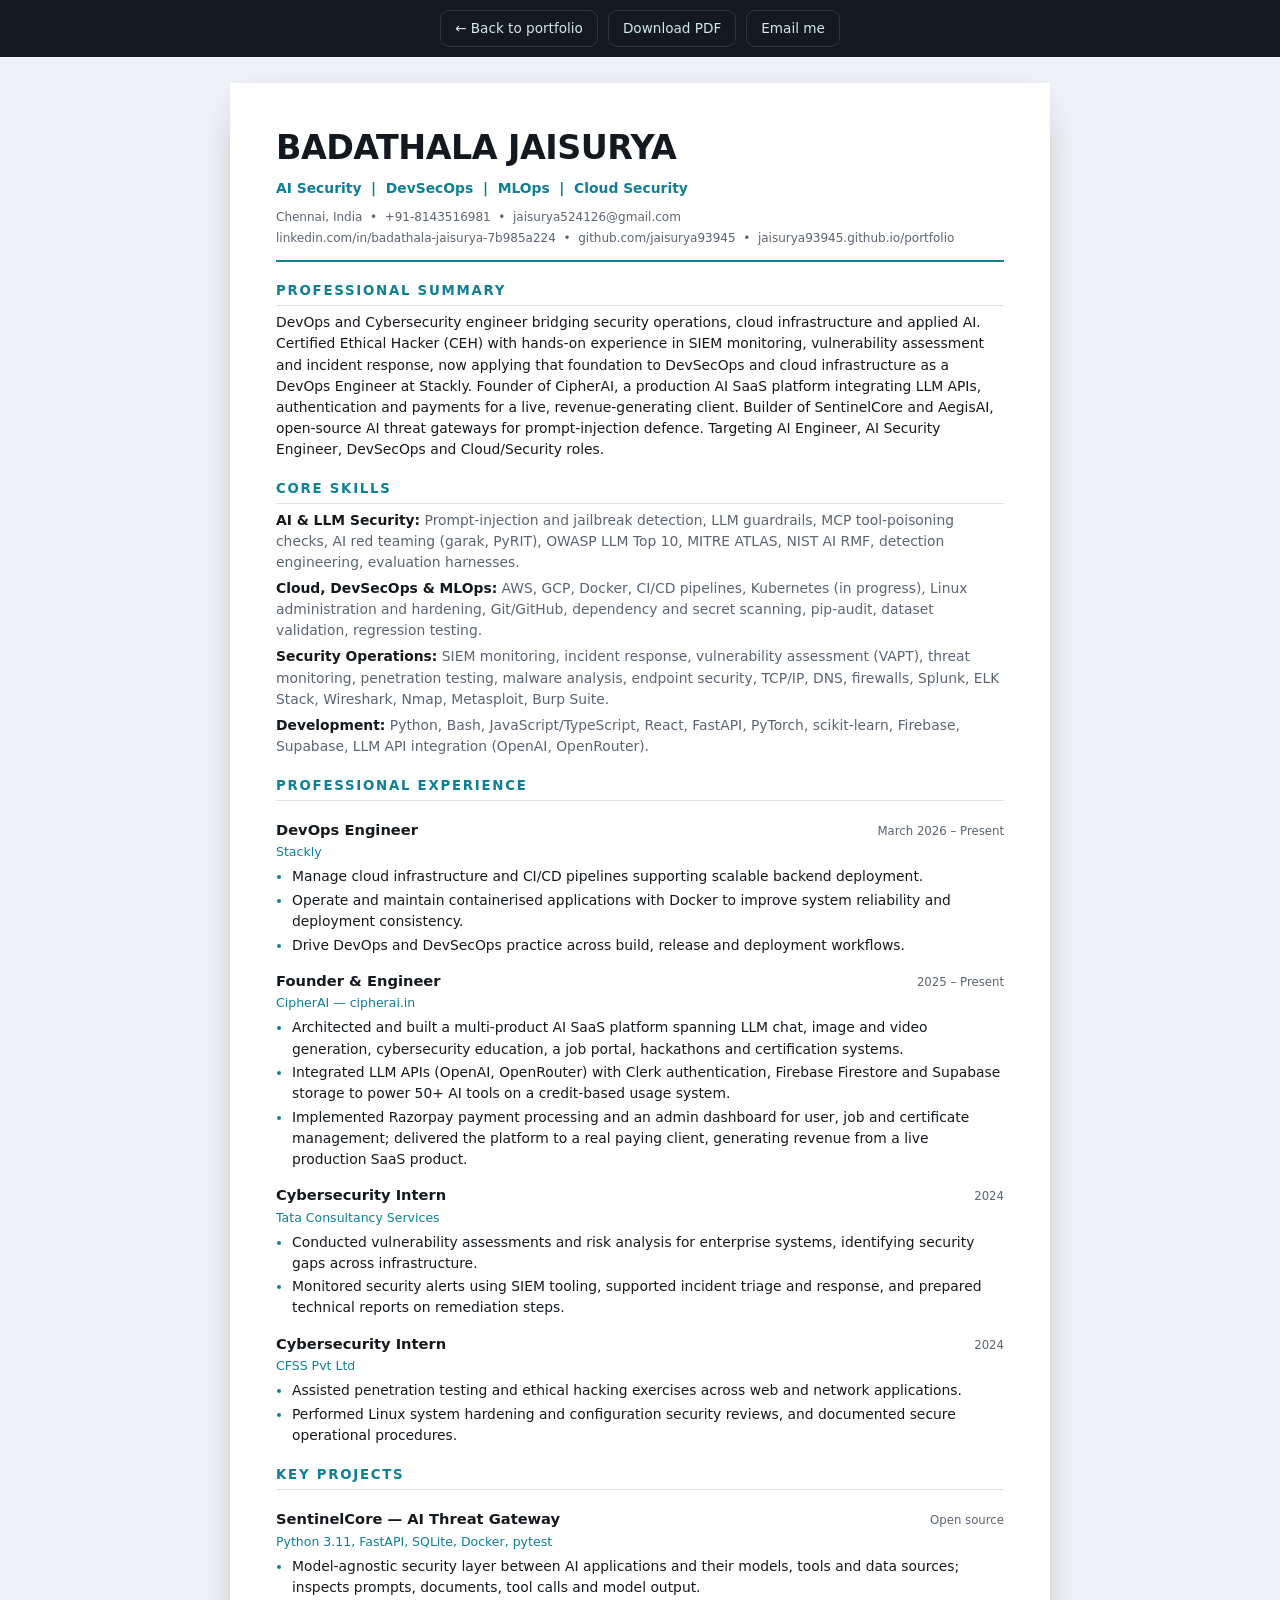
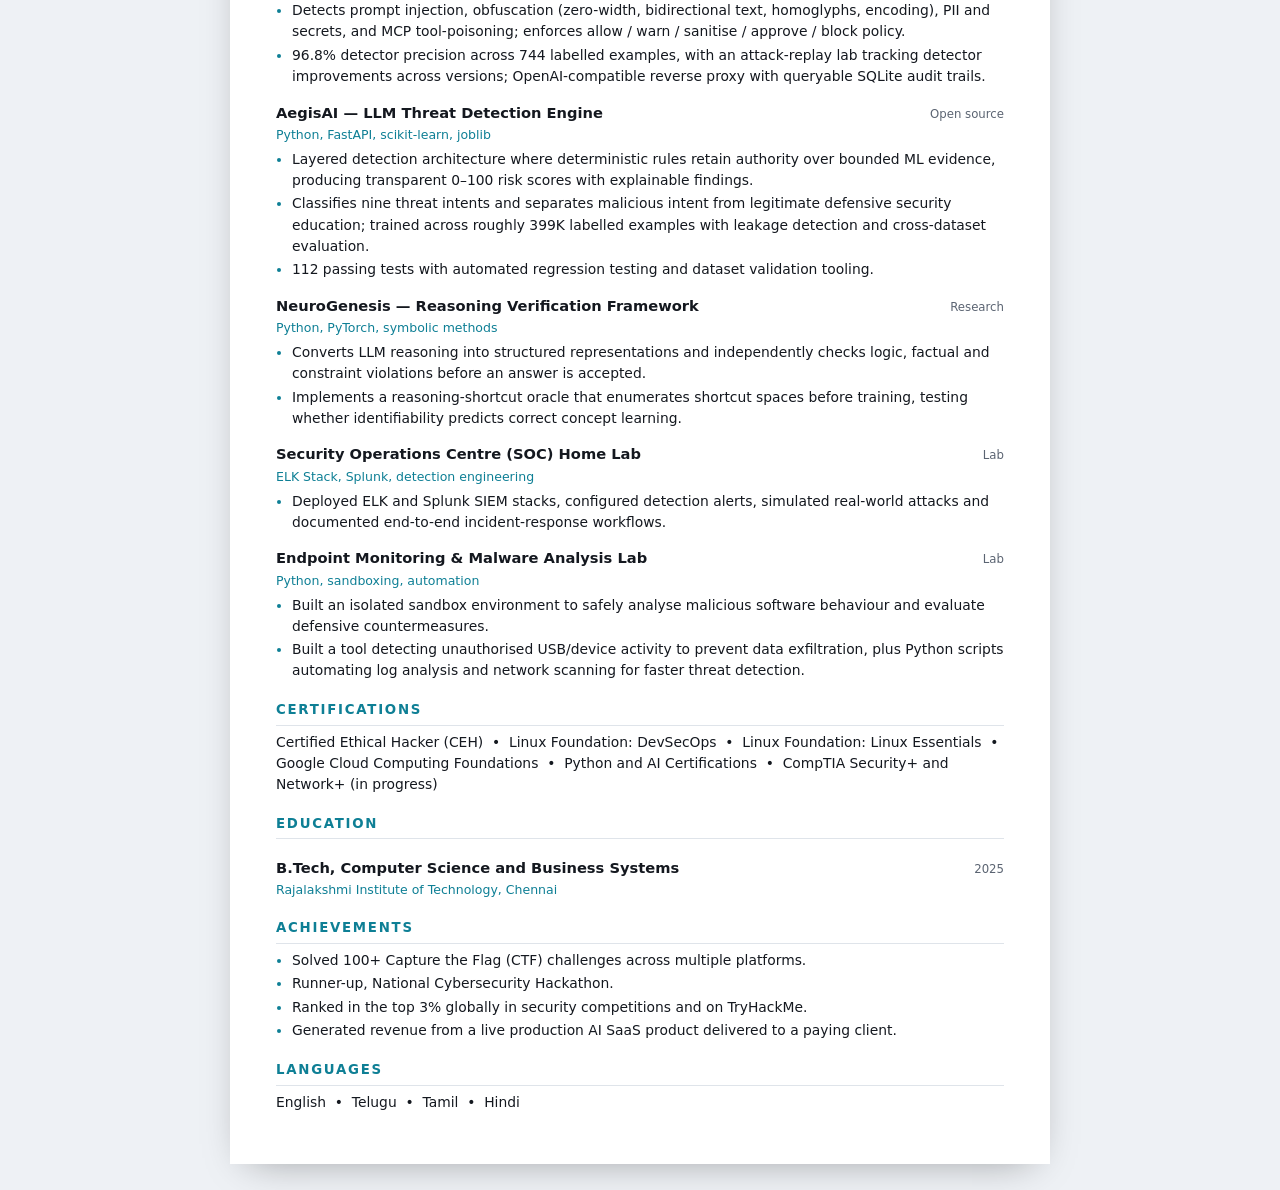
==== resume.html @ 0ef2f8aa "Add interactive AI-security portfolio site Build a zero-dependency portfolio positioned for AI secur" ====
<!DOCTYPE html>
<html lang="en">
<head>
<meta charset="utf-8">
<meta name="viewport" content="width=device-width, initial-scale=1">
<title>Résumé — Badathala Jaisurya</title>
<meta name="description" content="Résumé of Badathala Jaisurya — AI Security, DevSecOps, MLOps and Cloud Security engineer.">
<link rel="icon" href="assets/img/favicon.svg" type="image/svg+xml">
<style>
:root{--ink:#14181f;--mut:#5b6472;--acc:#0e7f95;--line:#dfe4ea;--sans:ui-sans-serif,system-ui,-apple-system,"Segoe UI",Roboto,Helvetica,Arial,sans-serif}
*{box-sizing:border-box}
body{margin:0;background:#eef1f5;color:var(--ink);font-family:var(--sans);font-size:10.4pt;line-height:1.52}
a{color:var(--acc);text-decoration:none}
.sheet{max-width:820px;margin:26px auto;background:#fff;padding:40px 46px 46px;box-shadow:0 12px 40px -18px rgba(0,0,0,.4)}
.bar{position:sticky;top:0;z-index:5;display:flex;gap:10px;justify-content:center;padding:10px;background:#14181f}
.bar a{color:#cfe9f2;font-size:.85rem;padding:7px 14px;border:1px solid #2b3543;border-radius:9px}
.bar a:hover{border-color:var(--acc);color:#fff}
h1{margin:0;font-size:25pt;letter-spacing:-.5px}
.tagline{color:var(--acc);font-weight:600;margin:5px 0 8px}
.meta{color:var(--mut);font-size:9pt;line-height:1.7}
.rule{height:2px;background:var(--acc);margin:12px 0 4px}
h2{font-size:10pt;letter-spacing:.13em;text-transform:uppercase;color:var(--acc);margin:19px 0 6px;padding-bottom:4px;border-bottom:1px solid var(--line)}
h3{font-size:11pt;margin:12px 0 1px}
.role{display:flex;justify-content:space-between;gap:14px;align-items:baseline;flex-wrap:wrap}
.when{color:var(--mut);font-size:8.8pt;white-space:nowrap}
.org{color:var(--acc);font-size:9.4pt;margin:0 0 5px}
ul{margin:4px 0 0;padding-left:16px}
li{margin:2.5px 0}
li::marker{color:var(--acc)}
p{margin:5px 0}
.kv{margin:5px 0}
.kv b{color:var(--ink)}
.inline{color:var(--mut)}
@media print{
  body{background:#fff;font-size:9.6pt}
  .sheet{margin:0;max-width:none;padding:0;box-shadow:none}
  .bar{display:none}
  h2{margin-top:14px}
  h3,.role{break-after:avoid;page-break-after:avoid}
  li,p{break-inside:avoid}
  @page{size:A4;margin:13mm 14mm}
}
</style>
</head>
<body>

<nav class="bar">
  <a href="index.html">← Back to portfolio</a>
  <a href="assets/Badathala-Jaisurya-Resume.pdf" download>Download PDF</a>
  <a href="mailto:jaisurya524126@gmail.com">Email me</a>
</nav>

<main class="sheet">
  <h1>BADATHALA JAISURYA</h1>
  <p class="tagline">AI Security &nbsp;|&nbsp; DevSecOps &nbsp;|&nbsp; MLOps &nbsp;|&nbsp; Cloud Security</p>
  <p class="meta">
    Chennai, India &nbsp;•&nbsp; +91-8143516981 &nbsp;•&nbsp; jaisurya524126@gmail.com<br>
    linkedin.com/in/badathala-jaisurya-7b985a224 &nbsp;•&nbsp; github.com/jaisurya93945 &nbsp;•&nbsp; jaisurya93945.github.io/portfolio
  </p>
  <div class="rule"></div>

  <h2>Professional Summary</h2>
  <p>DevOps and Cybersecurity engineer bridging security operations, cloud infrastructure and applied AI.
  Certified Ethical Hacker (CEH) with hands-on experience in SIEM monitoring, vulnerability assessment and incident
  response, now applying that foundation to DevSecOps and cloud infrastructure as a DevOps Engineer at Stackly.
  Founder of CipherAI, a production AI SaaS platform integrating LLM APIs, authentication and payments for a live,
  revenue-generating client. Builder of SentinelCore and AegisAI, open-source AI threat gateways for prompt-injection
  defence. Targeting AI Engineer, AI Security Engineer, DevSecOps and Cloud/Security roles.</p>

  <h2>Core Skills</h2>
  <p class="kv"><b>AI &amp; LLM Security:</b> <span class="inline">Prompt-injection and jailbreak detection, LLM guardrails,
  MCP tool-poisoning checks, AI red teaming (garak, PyRIT), OWASP LLM Top 10, MITRE ATLAS, NIST AI RMF, detection
  engineering, evaluation harnesses.</span></p>
  <p class="kv"><b>Cloud, DevSecOps &amp; MLOps:</b> <span class="inline">AWS, GCP, Docker, CI/CD pipelines, Kubernetes
  (in progress), Linux administration and hardening, Git/GitHub, dependency and secret scanning, pip-audit, dataset
  validation, regression testing.</span></p>
  <p class="kv"><b>Security Operations:</b> <span class="inline">SIEM monitoring, incident response, vulnerability
  assessment (VAPT), threat monitoring, penetration testing, malware analysis, endpoint security, TCP/IP, DNS,
  firewalls, Splunk, ELK Stack, Wireshark, Nmap, Metasploit, Burp Suite.</span></p>
  <p class="kv"><b>Development:</b> <span class="inline">Python, Bash, JavaScript/TypeScript, React, FastAPI, PyTorch,
  scikit-learn, Firebase, Supabase, LLM API integration (OpenAI, OpenRouter).</span></p>

  <h2>Professional Experience</h2>

  <div class="role"><h3>DevOps Engineer</h3><span class="when">March 2026 – Present</span></div>
  <p class="org">Stackly</p>
  <ul>
    <li>Manage cloud infrastructure and CI/CD pipelines supporting scalable backend deployment.</li>
    <li>Operate and maintain containerised applications with Docker to improve system reliability and deployment consistency.</li>
    <li>Drive DevOps and DevSecOps practice across build, release and deployment workflows.</li>
  </ul>

  <div class="role"><h3>Founder &amp; Engineer</h3><span class="when">2025 – Present</span></div>
  <p class="org">CipherAI — cipherai.in</p>
  <ul>
    <li>Architected and built a multi-product AI SaaS platform spanning LLM chat, image and video generation, cybersecurity education, a job portal, hackathons and certification systems.</li>
    <li>Integrated LLM APIs (OpenAI, OpenRouter) with Clerk authentication, Firebase Firestore and Supabase storage to power 50+ AI tools on a credit-based usage system.</li>
    <li>Implemented Razorpay payment processing and an admin dashboard for user, job and certificate management; delivered the platform to a real paying client, generating revenue from a live production SaaS product.</li>
  </ul>

  <div class="role"><h3>Cybersecurity Intern</h3><span class="when">2024</span></div>
  <p class="org">Tata Consultancy Services</p>
  <ul>
    <li>Conducted vulnerability assessments and risk analysis for enterprise systems, identifying security gaps across infrastructure.</li>
    <li>Monitored security alerts using SIEM tooling, supported incident triage and response, and prepared technical reports on remediation steps.</li>
  </ul>

  <div class="role"><h3>Cybersecurity Intern</h3><span class="when">2024</span></div>
  <p class="org">CFSS Pvt Ltd</p>
  <ul>
    <li>Assisted penetration testing and ethical hacking exercises across web and network applications.</li>
    <li>Performed Linux system hardening and configuration security reviews, and documented secure operational procedures.</li>
  </ul>

  <h2>Key Projects</h2>

  <div class="role"><h3>SentinelCore — AI Threat Gateway</h3><span class="when">Open source</span></div>
  <p class="org">Python 3.11, FastAPI, SQLite, Docker, pytest</p>
  <ul>
    <li>Model-agnostic security layer between AI applications and their models, tools and data sources; inspects prompts, documents, tool calls and model output.</li>
    <li>Detects prompt injection, obfuscation (zero-width, bidirectional text, homoglyphs, encoding), PII and secrets, and MCP tool-poisoning; enforces allow / warn / sanitise / approve / block policy.</li>
    <li>96.8% detector precision across 744 labelled examples, with an attack-replay lab tracking detector improvements across versions; OpenAI-compatible reverse proxy with queryable SQLite audit trails.</li>
  </ul>

  <div class="role"><h3>AegisAI — LLM Threat Detection Engine</h3><span class="when">Open source</span></div>
  <p class="org">Python, FastAPI, scikit-learn, joblib</p>
  <ul>
    <li>Layered detection architecture where deterministic rules retain authority over bounded ML evidence, producing transparent 0–100 risk scores with explainable findings.</li>
    <li>Classifies nine threat intents and separates malicious intent from legitimate defensive security education; trained across roughly 399K labelled examples with leakage detection and cross-dataset evaluation.</li>
    <li>112 passing tests with automated regression testing and dataset validation tooling.</li>
  </ul>

  <div class="role"><h3>NeuroGenesis — Reasoning Verification Framework</h3><span class="when">Research</span></div>
  <p class="org">Python, PyTorch, symbolic methods</p>
  <ul>
    <li>Converts LLM reasoning into structured representations and independently checks logic, factual and constraint violations before an answer is accepted.</li>
    <li>Implements a reasoning-shortcut oracle that enumerates shortcut spaces before training, testing whether identifiability predicts correct concept learning.</li>
  </ul>

  <div class="role"><h3>Security Operations Centre (SOC) Home Lab</h3><span class="when">Lab</span></div>
  <p class="org">ELK Stack, Splunk, detection engineering</p>
  <ul>
    <li>Deployed ELK and Splunk SIEM stacks, configured detection alerts, simulated real-world attacks and documented end-to-end incident-response workflows.</li>
  </ul>

  <div class="role"><h3>Endpoint Monitoring &amp; Malware Analysis Lab</h3><span class="when">Lab</span></div>
  <p class="org">Python, sandboxing, automation</p>
  <ul>
    <li>Built an isolated sandbox environment to safely analyse malicious software behaviour and evaluate defensive countermeasures.</li>
    <li>Built a tool detecting unauthorised USB/device activity to prevent data exfiltration, plus Python scripts automating log analysis and network scanning for faster threat detection.</li>
  </ul>

  <h2>Certifications</h2>
  <p>Certified Ethical Hacker (CEH) &nbsp;•&nbsp; Linux Foundation: DevSecOps &nbsp;•&nbsp; Linux Foundation: Linux Essentials
  &nbsp;•&nbsp; Google Cloud Computing Foundations &nbsp;•&nbsp; Python and AI Certifications &nbsp;•&nbsp;
  CompTIA Security+ and Network+ (in progress)</p>

  <h2>Education</h2>
  <div class="role"><h3>B.Tech, Computer Science and Business Systems</h3><span class="when">2025</span></div>
  <p class="org">Rajalakshmi Institute of Technology, Chennai</p>

  <h2>Achievements</h2>
  <ul>
    <li>Solved 100+ Capture the Flag (CTF) challenges across multiple platforms.</li>
    <li>Runner-up, National Cybersecurity Hackathon.</li>
    <li>Ranked in the top 3% globally in security competitions and on TryHackMe.</li>
    <li>Generated revenue from a live production AI SaaS product delivered to a paying client.</li>
  </ul>

  <h2>Languages</h2>
  <p>English &nbsp;•&nbsp; Telugu &nbsp;•&nbsp; Tamil &nbsp;•&nbsp; Hindi</p>
</main>

</body>
</html>
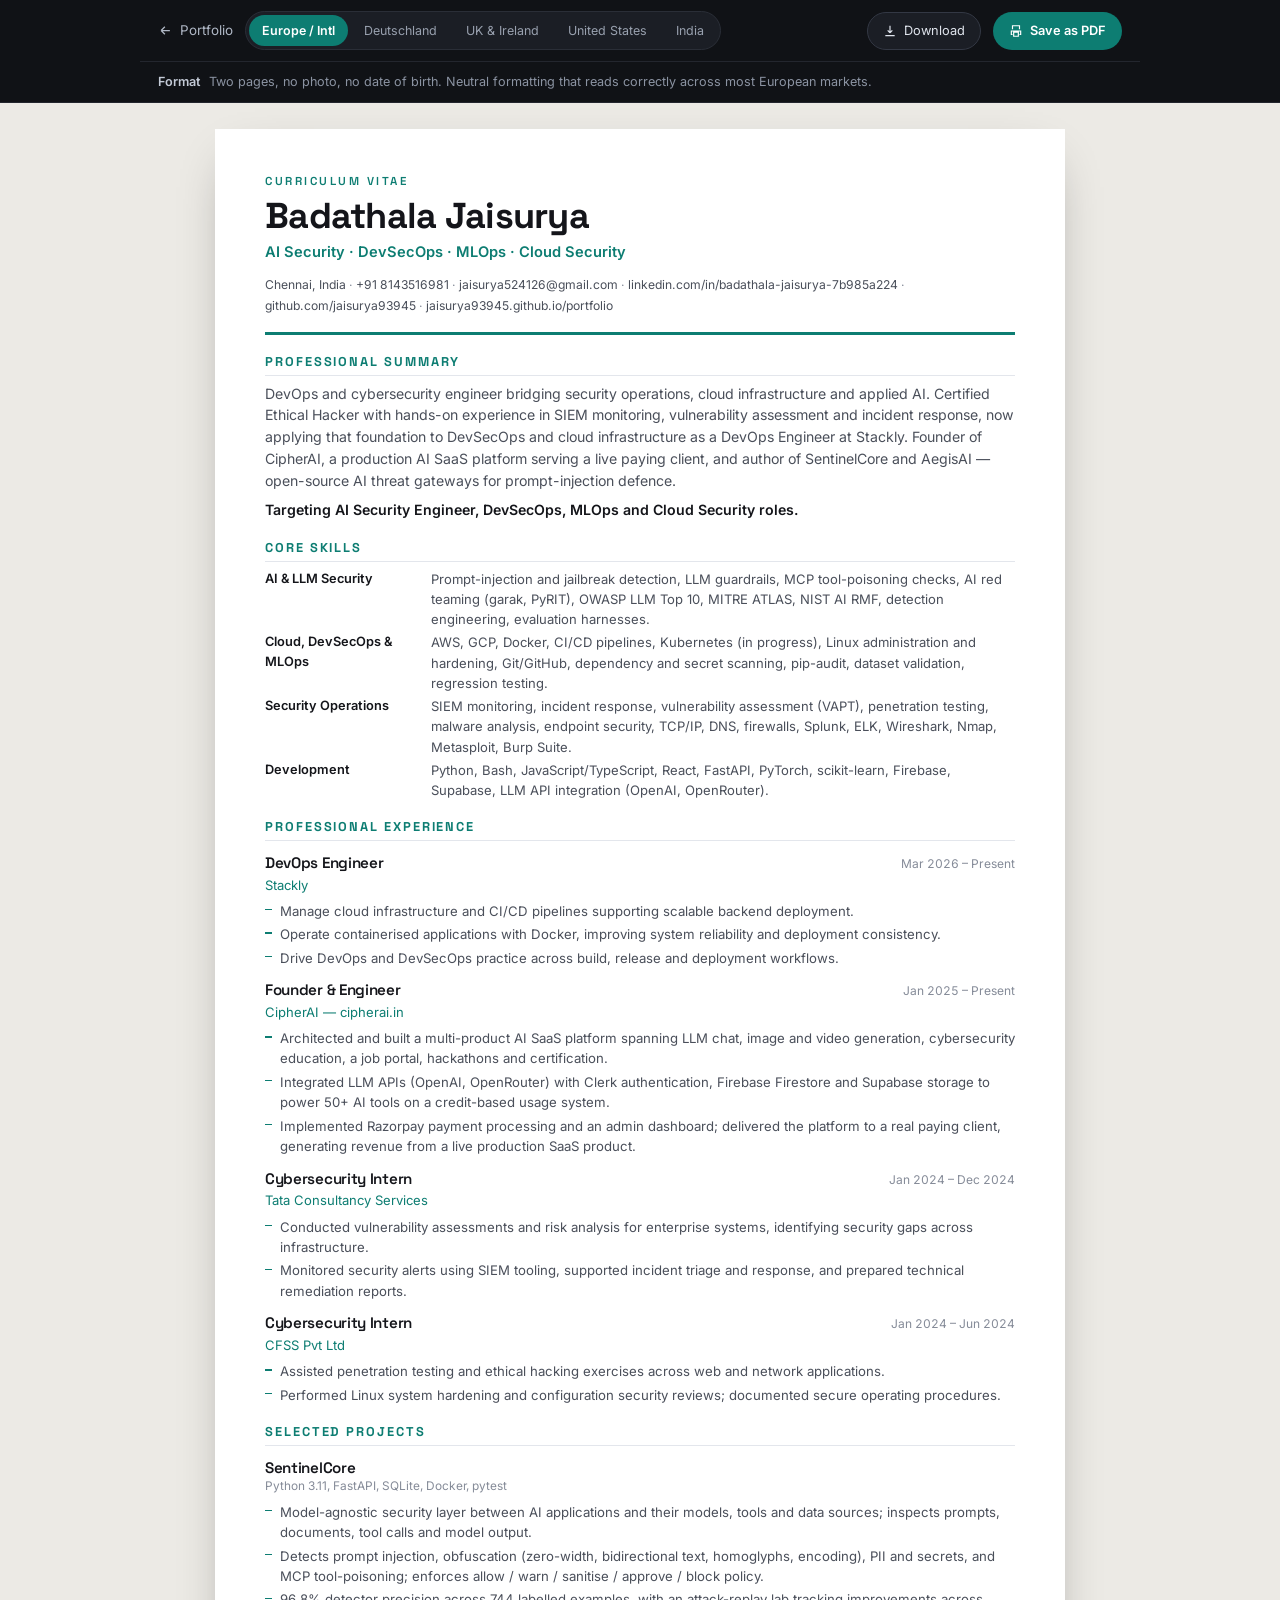
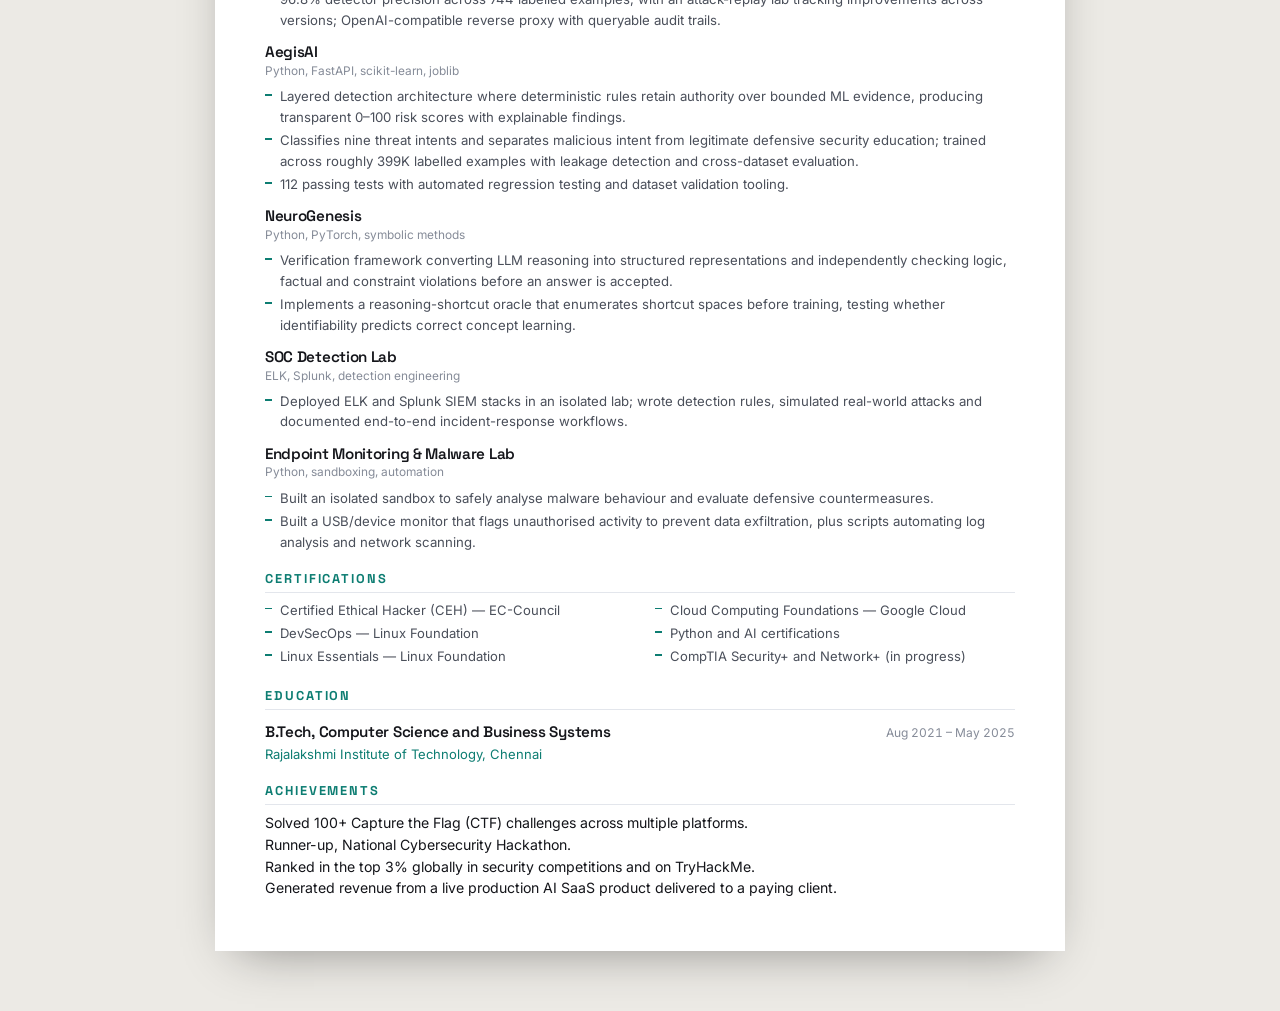
==== commit a92350f1: "Add a country-aware resume viewer, section rail and page transitions Resume - resume.html is now a l" ====
--- a/resume.html
+++ b/resume.html
@@ -1,175 +1,394 @@
 <!DOCTYPE html>
-<html lang="en">
+<html lang="en" data-region="int">
 <head>
 <meta charset="utf-8">
 <meta name="viewport" content="width=device-width, initial-scale=1">
 <title>Résumé — Badathala Jaisurya</title>
-<meta name="description" content="Résumé of Badathala Jaisurya — AI Security, DevSecOps, MLOps and Cloud Security engineer.">
+<meta name="description" content="Résumé of Badathala Jaisurya — AI Security, DevSecOps, MLOps and Cloud Security engineer. Adapts to German, UK/Irish, US, Indian and international CV conventions.">
+<meta name="robots" content="index, follow">
 <link rel="icon" href="assets/img/favicon.svg" type="image/svg+xml">
+<link rel="preconnect" href="https://fonts.googleapis.com">
+<link rel="preconnect" href="https://fonts.gstatic.com" crossorigin>
+<link rel="stylesheet" href="https://fonts.googleapis.com/css2?family=Space+Grotesk:wght@500;600;700&family=Inter:wght@400;500;600&display=swap">
 <style>
-:root{--ink:#14181f;--mut:#5b6472;--acc:#0e7f95;--line:#dfe4ea;--sans:ui-sans-serif,system-ui,-apple-system,"Segoe UI",Roboto,Helvetica,Arial,sans-serif}
+:root{
+  --ink:#14151a; --ink-2:#4a4f5a; --ink-3:#858b98;
+  --line:#e3e6ec; --acc:#0d7d72; --paper:#fff; --shell:#eceae5;
+  --sans:"Inter",ui-sans-serif,system-ui,-apple-system,"Segoe UI",Roboto,sans-serif;
+  --display:"Space Grotesk",var(--sans);
+}
 *{box-sizing:border-box}
-body{margin:0;background:#eef1f5;color:var(--ink);font-family:var(--sans);font-size:10.4pt;line-height:1.52}
+html{-webkit-text-size-adjust:100%}
+body{margin:0;background:var(--shell);color:var(--ink);font-family:var(--sans);font-size:10.6pt;line-height:1.55}
 a{color:var(--acc);text-decoration:none}
-.sheet{max-width:820px;margin:26px auto;background:#fff;padding:40px 46px 46px;box-shadow:0 12px 40px -18px rgba(0,0,0,.4)}
-.bar{position:sticky;top:0;z-index:5;display:flex;gap:10px;justify-content:center;padding:10px;background:#14181f}
-.bar a{color:#cfe9f2;font-size:.85rem;padding:7px 14px;border:1px solid #2b3543;border-radius:9px}
-.bar a:hover{border-color:var(--acc);color:#fff}
-h1{margin:0;font-size:25pt;letter-spacing:-.5px}
-.tagline{color:var(--acc);font-weight:600;margin:5px 0 8px}
-.meta{color:var(--mut);font-size:9pt;line-height:1.7}
-.rule{height:2px;background:var(--acc);margin:12px 0 4px}
-h2{font-size:10pt;letter-spacing:.13em;text-transform:uppercase;color:var(--acc);margin:19px 0 6px;padding-bottom:4px;border-bottom:1px solid var(--line)}
-h3{font-size:11pt;margin:12px 0 1px}
-.role{display:flex;justify-content:space-between;gap:14px;align-items:baseline;flex-wrap:wrap}
-.when{color:var(--mut);font-size:8.8pt;white-space:nowrap}
-.org{color:var(--acc);font-size:9.4pt;margin:0 0 5px}
-ul{margin:4px 0 0;padding-left:16px}
-li{margin:2.5px 0}
-li::marker{color:var(--acc)}
-p{margin:5px 0}
-.kv{margin:5px 0}
-.kv b{color:var(--ink)}
-.inline{color:var(--mut)}
+h1,h2,h3{margin:0;font-family:var(--display);letter-spacing:-.02em;line-height:1.15}
+ul{margin:0;padding:0;list-style:none}
+p{margin:0}
+[hidden]{display:none!important}
+:focus-visible{outline:2px solid var(--acc);outline-offset:2px;border-radius:4px}
+
+/* ---------- toolbar ---------- */
+.bar{
+  position:sticky;top:0;z-index:20;background:#101216;color:#e9ecf2;
+  border-bottom:1px solid #23262e;
+}
+.bar-in{max-width:1000px;margin:0 auto;padding:11px 18px;display:flex;flex-wrap:wrap;gap:12px;align-items:center}
+.bar a.home{display:inline-flex;align-items:center;gap:7px;color:#aeb6c4;font-size:.84rem}
+.bar a.home:hover{color:#fff}
+.grow{flex:1}
+.seg{display:flex;gap:3px;background:#1b1e25;border:1px solid #2a2e37;border-radius:999px;padding:3px;flex-wrap:wrap}
+.seg button{
+  font:inherit;font-size:.78rem;color:#98a0ae;background:none;border:0;cursor:pointer;
+  padding:6px 13px;border-radius:999px;white-space:nowrap;transition:.2s;
+}
+.seg button:hover{color:#e9ecf2}
+.seg button[aria-pressed="true"]{background:var(--acc);color:#fff;font-weight:600}
+.act{
+  font:inherit;font-size:.8rem;display:inline-flex;align-items:center;gap:7px;
+  padding:8px 15px;border-radius:999px;cursor:pointer;
+  border:1px solid #333844;background:#1b1e25;color:#dfe4ec;transition:.2s;
+}
+.act:hover{border-color:var(--acc);color:#fff}
+.act.primary{background:var(--acc);border-color:transparent;color:#fff;font-weight:600}
+.opt{display:flex;align-items:center;gap:7px;font-size:.78rem;color:#98a0ae;cursor:pointer;user-select:none}
+.opt input{accent-color:var(--acc);width:14px;height:14px}
+
+.hint{max-width:1000px;margin:0 auto;padding:10px 18px;font-size:.79rem;color:#8b93a2;border-top:1px solid #23262e;display:flex;gap:9px;align-items:flex-start}
+.hint b{color:#c3cad6;font-weight:600}
+
+/* ---------- sheet ---------- */
+.sheet{
+  max-width:850px;margin:26px auto 60px;background:var(--paper);
+  padding:44px 50px 52px;box-shadow:0 18px 50px -22px rgba(0,0,0,.45);
+}
+.head{display:flex;gap:26px;align-items:flex-start}
+.head-main{flex:1;min-width:0}
+.doctype{font-family:var(--display);font-size:.72rem;letter-spacing:.22em;text-transform:uppercase;color:var(--acc);font-weight:600}
+.name{font-size:27pt;font-weight:700;margin-top:5px}
+.tagline{color:var(--acc);font-weight:600;font-size:11pt;margin-top:4px}
+.contact{margin-top:10px;color:var(--ink-2);font-size:9.1pt;line-height:1.75}
+.contact span::after{content:"  ·  ";color:var(--ink-3)}
+.contact span:last-child::after{content:""}
+.photo{width:104px;height:132px;object-fit:cover;border:1px solid var(--line);border-radius:3px;flex:0 0 auto}
+.rule{height:2.5px;background:var(--acc);margin:16px 0 2px}
+
+h2.sec{
+  font-size:9.6pt;letter-spacing:.15em;text-transform:uppercase;color:var(--acc);
+  margin:20px 0 7px;padding-bottom:5px;border-bottom:1px solid var(--line);
+}
+.lede{color:var(--ink-2)}
+.obj{margin-top:7px;font-weight:600;color:var(--ink)}
+
+.kv{display:grid;grid-template-columns:150px 1fr;gap:3px 16px;margin-top:3px}
+.kv dt{color:var(--ink);font-weight:600;font-size:9.6pt}
+.kv dd{margin:0;color:var(--ink-2);font-size:9.8pt}
+
+.item{margin-top:13px;break-inside:avoid}
+.item-head{display:flex;justify-content:space-between;gap:16px;align-items:baseline;flex-wrap:wrap}
+.item-role{font-size:11.4pt;font-weight:600}
+.item-when{color:var(--ink-3);font-size:9pt;white-space:nowrap;font-variant-numeric:tabular-nums}
+.item-org{color:var(--acc);font-size:9.8pt;margin-top:1px}
+.item-stack{color:var(--ink-3);font-size:8.9pt;margin-top:1px}
+.item ul{margin-top:6px;display:grid;gap:3px}
+.item li{position:relative;padding-left:15px;color:var(--ink-2);font-size:9.9pt}
+.item li::before{content:"";position:absolute;left:0;top:.62em;width:7px;height:1.4px;background:var(--acc)}
+
+.cols{columns:2;column-gap:30px;margin-top:4px}
+.cols li{position:relative;padding-left:15px;color:var(--ink-2);font-size:9.8pt;break-inside:avoid;margin-bottom:3px}
+.cols li::before{content:"";position:absolute;left:0;top:.62em;width:7px;height:1.4px;background:var(--acc)}
+
+.refs{color:var(--ink-2);font-style:italic}
+.sign{margin-top:30px;display:flex;justify-content:space-between;color:var(--ink-3);font-size:9pt}
+.sign .line{width:190px;border-top:1px solid var(--line);padding-top:5px;text-align:center}
+
+/* ---------- print ---------- */
+/* US resumes are expected to be short; tighten that variant specifically. */
+html[data-region="us"] .item{margin-top:10px}
+html[data-region="us"] .item li,
+html[data-region="us"] .kv dd{font-size:9.4pt}
+html[data-region="us"] h2.sec{margin:15px 0 6px}
+
 @media print{
-  body{background:#fff;font-size:9.6pt}
+  body{background:#fff;font-size:9.5pt}
+  html[data-region="us"] body{font-size:8.9pt;line-height:1.45}
+  html[data-region="us"] .name{font-size:22pt}
+  html[data-region="us"] .item{margin-top:8px}
+  html[data-region="us"] h2.sec{margin:11px 0 5px}
+  /* UK/Irish CVs are conventionally two pages. */
+  html[data-region="uk"] body{font-size:9.1pt;line-height:1.48}
+  html[data-region="uk"] .item{margin-top:9px}
+  html[data-region="uk"] h2.sec{margin:12px 0 5px}
+  .bar,.hint,.noprint{display:none!important}
   .sheet{margin:0;max-width:none;padding:0;box-shadow:none}
-  .bar{display:none}
-  h2{margin-top:14px}
-  h3,.role{break-after:avoid;page-break-after:avoid}
-  li,p{break-inside:avoid}
+  h2.sec{margin-top:13px}
+  .item,.item-head{break-inside:avoid;page-break-inside:avoid}
   @page{size:A4;margin:13mm 14mm}
+}
+@media (max-width:720px){
+  .sheet{padding:26px 22px 34px;margin:14px 10px 40px}
+  .kv{grid-template-columns:1fr}
+  .cols{columns:1}
+  .head{flex-direction:column-reverse}
+  .name{font-size:21pt}
 }
 </style>
 </head>
 <body>
 
 <nav class="bar">
-  <a href="index.html">← Back to portfolio</a>
-  <a href="assets/Badathala-Jaisurya-Resume.pdf" download>Download PDF</a>
-  <a href="mailto:jaisurya524126@gmail.com">Email me</a>
+  <div class="bar-in">
+    <a class="home" href="index.html">
+      <svg viewBox="0 0 24 24" width="15" height="15" fill="none" stroke="currentColor" stroke-width="2"><path d="M19 12H5m0 0 6-6m-6 6 6 6"/></svg>
+      Portfolio
+    </a>
+
+    <div class="seg" role="group" aria-label="CV format by country">
+      <button data-region="int" aria-pressed="true">Europe / Intl</button>
+      <button data-region="de" aria-pressed="false">Deutschland</button>
+      <button data-region="uk" aria-pressed="false">UK &amp; Ireland</button>
+      <button data-region="us" aria-pressed="false">United States</button>
+      <button data-region="in" aria-pressed="false">India</button>
+    </div>
+
+    <span class="grow"></span>
+
+    <label class="opt" id="photoOpt" hidden>
+      <input type="checkbox" id="photoToggle"> <span>Foto</span>
+    </label>
+    <label class="opt" id="langOpt" hidden>
+      <input type="checkbox" id="langToggle" checked> <span>Deutsch</span>
+    </label>
+
+    <a class="act" id="dlBtn" href="assets/cv/Badathala-Jaisurya-CV-International.pdf" download>
+      <svg viewBox="0 0 24 24" width="14" height="14" fill="none" stroke="currentColor" stroke-width="2"><path d="M12 3v12m0 0 4-4m-4 4-4-4M4 20h16"/></svg>
+      <span id="dlLabel">Download</span>
+    </a>
+    <button class="act primary" id="printBtn">
+      <svg viewBox="0 0 24 24" width="14" height="14" fill="none" stroke="currentColor" stroke-width="2"><path d="M6 9V3h12v6M6 18H4v-6h16v6h-2M8 14h8v7H8z"/></svg>
+      <span id="printLabel">Save as PDF</span>
+    </button>
+  </div>
+  <p class="hint"><b id="hintLabel">Format</b> <span id="regionNote"></span></p>
 </nav>
 
-<main class="sheet">
-  <h1>BADATHALA JAISURYA</h1>
-  <p class="tagline">AI Security &nbsp;|&nbsp; DevSecOps &nbsp;|&nbsp; MLOps &nbsp;|&nbsp; Cloud Security</p>
-  <p class="meta">
-    Chennai, India &nbsp;•&nbsp; +91-8143516981 &nbsp;•&nbsp; jaisurya524126@gmail.com<br>
-    linkedin.com/in/badathala-jaisurya-7b985a224 &nbsp;•&nbsp; github.com/jaisurya93945 &nbsp;•&nbsp; jaisurya93945.github.io/portfolio
-  </p>
-  <div class="rule"></div>
-
-  <h2>Professional Summary</h2>
-  <p>DevOps and Cybersecurity engineer bridging security operations, cloud infrastructure and applied AI.
-  Certified Ethical Hacker (CEH) with hands-on experience in SIEM monitoring, vulnerability assessment and incident
-  response, now applying that foundation to DevSecOps and cloud infrastructure as a DevOps Engineer at Stackly.
-  Founder of CipherAI, a production AI SaaS platform integrating LLM APIs, authentication and payments for a live,
-  revenue-generating client. Builder of SentinelCore and AegisAI, open-source AI threat gateways for prompt-injection
-  defence. Targeting AI Engineer, AI Security Engineer, DevSecOps and Cloud/Security roles.</p>
-
-  <h2>Core Skills</h2>
-  <p class="kv"><b>AI &amp; LLM Security:</b> <span class="inline">Prompt-injection and jailbreak detection, LLM guardrails,
-  MCP tool-poisoning checks, AI red teaming (garak, PyRIT), OWASP LLM Top 10, MITRE ATLAS, NIST AI RMF, detection
-  engineering, evaluation harnesses.</span></p>
-  <p class="kv"><b>Cloud, DevSecOps &amp; MLOps:</b> <span class="inline">AWS, GCP, Docker, CI/CD pipelines, Kubernetes
-  (in progress), Linux administration and hardening, Git/GitHub, dependency and secret scanning, pip-audit, dataset
-  validation, regression testing.</span></p>
-  <p class="kv"><b>Security Operations:</b> <span class="inline">SIEM monitoring, incident response, vulnerability
-  assessment (VAPT), threat monitoring, penetration testing, malware analysis, endpoint security, TCP/IP, DNS,
-  firewalls, Splunk, ELK Stack, Wireshark, Nmap, Metasploit, Burp Suite.</span></p>
-  <p class="kv"><b>Development:</b> <span class="inline">Python, Bash, JavaScript/TypeScript, React, FastAPI, PyTorch,
-  scikit-learn, Firebase, Supabase, LLM API integration (OpenAI, OpenRouter).</span></p>
-
-  <h2>Professional Experience</h2>
-
-  <div class="role"><h3>DevOps Engineer</h3><span class="when">March 2026 – Present</span></div>
-  <p class="org">Stackly</p>
-  <ul>
-    <li>Manage cloud infrastructure and CI/CD pipelines supporting scalable backend deployment.</li>
-    <li>Operate and maintain containerised applications with Docker to improve system reliability and deployment consistency.</li>
-    <li>Drive DevOps and DevSecOps practice across build, release and deployment workflows.</li>
-  </ul>
-
-  <div class="role"><h3>Founder &amp; Engineer</h3><span class="when">2025 – Present</span></div>
-  <p class="org">CipherAI — cipherai.in</p>
-  <ul>
-    <li>Architected and built a multi-product AI SaaS platform spanning LLM chat, image and video generation, cybersecurity education, a job portal, hackathons and certification systems.</li>
-    <li>Integrated LLM APIs (OpenAI, OpenRouter) with Clerk authentication, Firebase Firestore and Supabase storage to power 50+ AI tools on a credit-based usage system.</li>
-    <li>Implemented Razorpay payment processing and an admin dashboard for user, job and certificate management; delivered the platform to a real paying client, generating revenue from a live production SaaS product.</li>
-  </ul>
-
-  <div class="role"><h3>Cybersecurity Intern</h3><span class="when">2024</span></div>
-  <p class="org">Tata Consultancy Services</p>
-  <ul>
-    <li>Conducted vulnerability assessments and risk analysis for enterprise systems, identifying security gaps across infrastructure.</li>
-    <li>Monitored security alerts using SIEM tooling, supported incident triage and response, and prepared technical reports on remediation steps.</li>
-  </ul>
-
-  <div class="role"><h3>Cybersecurity Intern</h3><span class="when">2024</span></div>
-  <p class="org">CFSS Pvt Ltd</p>
-  <ul>
-    <li>Assisted penetration testing and ethical hacking exercises across web and network applications.</li>
-    <li>Performed Linux system hardening and configuration security reviews, and documented secure operational procedures.</li>
-  </ul>
-
-  <h2>Key Projects</h2>
-
-  <div class="role"><h3>SentinelCore — AI Threat Gateway</h3><span class="when">Open source</span></div>
-  <p class="org">Python 3.11, FastAPI, SQLite, Docker, pytest</p>
-  <ul>
-    <li>Model-agnostic security layer between AI applications and their models, tools and data sources; inspects prompts, documents, tool calls and model output.</li>
-    <li>Detects prompt injection, obfuscation (zero-width, bidirectional text, homoglyphs, encoding), PII and secrets, and MCP tool-poisoning; enforces allow / warn / sanitise / approve / block policy.</li>
-    <li>96.8% detector precision across 744 labelled examples, with an attack-replay lab tracking detector improvements across versions; OpenAI-compatible reverse proxy with queryable SQLite audit trails.</li>
-  </ul>
-
-  <div class="role"><h3>AegisAI — LLM Threat Detection Engine</h3><span class="when">Open source</span></div>
-  <p class="org">Python, FastAPI, scikit-learn, joblib</p>
-  <ul>
-    <li>Layered detection architecture where deterministic rules retain authority over bounded ML evidence, producing transparent 0–100 risk scores with explainable findings.</li>
-    <li>Classifies nine threat intents and separates malicious intent from legitimate defensive security education; trained across roughly 399K labelled examples with leakage detection and cross-dataset evaluation.</li>
-    <li>112 passing tests with automated regression testing and dataset validation tooling.</li>
-  </ul>
-
-  <div class="role"><h3>NeuroGenesis — Reasoning Verification Framework</h3><span class="when">Research</span></div>
-  <p class="org">Python, PyTorch, symbolic methods</p>
-  <ul>
-    <li>Converts LLM reasoning into structured representations and independently checks logic, factual and constraint violations before an answer is accepted.</li>
-    <li>Implements a reasoning-shortcut oracle that enumerates shortcut spaces before training, testing whether identifiability predicts correct concept learning.</li>
-  </ul>
-
-  <div class="role"><h3>Security Operations Centre (SOC) Home Lab</h3><span class="when">Lab</span></div>
-  <p class="org">ELK Stack, Splunk, detection engineering</p>
-  <ul>
-    <li>Deployed ELK and Splunk SIEM stacks, configured detection alerts, simulated real-world attacks and documented end-to-end incident-response workflows.</li>
-  </ul>
-
-  <div class="role"><h3>Endpoint Monitoring &amp; Malware Analysis Lab</h3><span class="when">Lab</span></div>
-  <p class="org">Python, sandboxing, automation</p>
-  <ul>
-    <li>Built an isolated sandbox environment to safely analyse malicious software behaviour and evaluate defensive countermeasures.</li>
-    <li>Built a tool detecting unauthorised USB/device activity to prevent data exfiltration, plus Python scripts automating log analysis and network scanning for faster threat detection.</li>
-  </ul>
-
-  <h2>Certifications</h2>
-  <p>Certified Ethical Hacker (CEH) &nbsp;•&nbsp; Linux Foundation: DevSecOps &nbsp;•&nbsp; Linux Foundation: Linux Essentials
-  &nbsp;•&nbsp; Google Cloud Computing Foundations &nbsp;•&nbsp; Python and AI Certifications &nbsp;•&nbsp;
-  CompTIA Security+ and Network+ (in progress)</p>
-
-  <h2>Education</h2>
-  <div class="role"><h3>B.Tech, Computer Science and Business Systems</h3><span class="when">2025</span></div>
-  <p class="org">Rajalakshmi Institute of Technology, Chennai</p>
-
-  <h2>Achievements</h2>
-  <ul>
-    <li>Solved 100+ Capture the Flag (CTF) challenges across multiple platforms.</li>
-    <li>Runner-up, National Cybersecurity Hackathon.</li>
-    <li>Ranked in the top 3% globally in security competitions and on TryHackMe.</li>
-    <li>Generated revenue from a live production AI SaaS product delivered to a paying client.</li>
-  </ul>
-
-  <h2>Languages</h2>
-  <p>English &nbsp;•&nbsp; Telugu &nbsp;•&nbsp; Tamil &nbsp;•&nbsp; Hindi</p>
-</main>
-
+<main class="sheet" id="sheet" aria-live="polite"></main>
+
+<script src="assets/js/resume.js" defer></script>
+<script defer>
+document.addEventListener('DOMContentLoaded', function () {
+  var R = window.RESUME;
+  if (!R) return;
+  var CV = R.CV, REGIONS = R.REGIONS, pick = R.pick, fmtDate = R.fmtDate;
+
+  var sheet = document.getElementById('sheet');
+  var noteEl = document.getElementById('regionNote');
+  var photoOpt = document.getElementById('photoOpt');
+  var langOpt = document.getElementById('langOpt');
+  var photoToggle = document.getElementById('photoToggle');
+  var langToggle = document.getElementById('langToggle');
+
+  var photoToken = 0;
+  var region = new URLSearchParams(location.search).get('region');
+  if (!REGIONS[region]) {
+    try { region = localStorage.getItem('cvRegion'); } catch (e) {}
+  }
+  if (!REGIONS[region]) region = 'int';
+
+  var PDFS = {
+    int: 'Badathala-Jaisurya-CV-International.pdf',
+    de:  'Badathala-Jaisurya-Lebenslauf.pdf',
+    uk:  'Badathala-Jaisurya-CV-UK.pdf',
+    us:  'Badathala-Jaisurya-Resume-US.pdf',
+    in:  'Badathala-Jaisurya-Resume-India.pdf'
+  };
+
+  var LABELS = {
+    en: { summary:'Professional Summary', skills:'Core Skills', experience:'Professional Experience',
+          projects:'Selected Projects', certs:'Certifications', education:'Education',
+          achievements:'Achievements', personal:'Personal Details', references:'References',
+          refs:'Available on request.', print:'Save as PDF', hint:'Format', download:'Download' },
+    de: { summary:'Profil', skills:'Kernkompetenzen', experience:'Berufserfahrung',
+          projects:'Ausgewählte Projekte', certs:'Zertifizierungen', education:'Ausbildung',
+          achievements:'Erfolge', personal:'Persönliche Daten', references:'Referenzen',
+          refs:'Auf Anfrage.', print:'Als PDF speichern', hint:'Format', download:'Herunterladen' }
+  };
+
+  function el(tag, cls, text) {
+    var n = document.createElement(tag);
+    if (cls) n.className = cls;
+    if (text !== undefined) n.textContent = text;
+    return n;
+  }
+
+  function bulletList(arr, cls) {
+    var ul = el('ul', cls || '');
+    arr.forEach(function (b) { ul.appendChild(el('li', '', b)); });
+    return ul;
+  }
+
+  function render() {
+    var cfg = REGIONS[region];
+    var lang = (region === 'de' && langToggle.checked) ? 'de' : 'en';
+    var L = LABELS[lang];
+
+    document.documentElement.setAttribute('lang', lang);
+    document.documentElement.setAttribute('data-region', region);
+    noteEl.textContent = cfg.note;
+    document.getElementById('printLabel').textContent = L.print;
+    document.getElementById('hintLabel').textContent = L.hint;
+    document.getElementById('dlLabel').textContent = L.download;
+    document.getElementById('dlBtn').setAttribute('href', 'assets/cv/' + PDFS[region]);
+    photoOpt.hidden = !cfg.photo;
+    langOpt.hidden = region !== 'de';
+
+    sheet.textContent = '';
+
+    /* ---- header ---- */
+    var head = el('div', 'head');
+    var main = el('div', 'head-main');
+    main.appendChild(el('p', 'doctype', pick(cfg.docTitle, lang)));
+    main.appendChild(el('h1', 'name', CV.name));
+    main.appendChild(el('p', 'tagline', pick(CV.tagline, lang)));
+
+    var c = el('p', 'contact');
+    [pick(CV.contact.location, lang), CV.contact.phone, CV.contact.email,
+     CV.contact.linkedin, CV.contact.github, CV.contact.site]
+      .forEach(function (v) { c.appendChild(el('span', '', v)); });
+    main.appendChild(c);
+    head.appendChild(main);
+
+    if (cfg.photo && photoToggle.checked) {
+      /* Build the frame detached and attach it only once the avatar has
+         really decoded. An unreachable host then costs nothing visible,
+         instead of leaving an empty grey rectangle on a Lebenslauf. */
+      var img = new Image();
+      img.className = 'photo';
+      img.alt = CV.name;
+      var token = ++photoToken;
+      img.onload = function () {
+        if (token === photoToken && img.naturalWidth > 0 && !img.isConnected) {
+          head.appendChild(img);
+        }
+      };
+      img.src = 'https://avatars.githubusercontent.com/u/94210631?v=4&s=280';
+    }
+    sheet.appendChild(head);
+    sheet.appendChild(el('div', 'rule'));
+
+    /* ---- sections ---- */
+    cfg.sections.forEach(function (key) {
+      if (key === 'personal' && cfg.personal) {
+        sheet.appendChild(el('h2', 'sec', L.personal));
+        var dl = el('dl', 'kv');
+        CV.personal.forEach(function (row) {
+          dl.appendChild(el('dt', '', pick(row.label, lang)));
+          dl.appendChild(el('dd', '', pick(row.value, lang)));
+        });
+        sheet.appendChild(dl);
+
+      } else if (key === 'summary') {
+        sheet.appendChild(el('h2', 'sec', L.summary));
+        sheet.appendChild(el('p', 'lede', pick(CV.summary, lang)));
+        sheet.appendChild(el('p', 'obj', pick(CV.objective, lang)));
+
+      } else if (key === 'skills') {
+        sheet.appendChild(el('h2', 'sec', L.skills));
+        var sk = el('dl', 'kv');
+        CV.skills.forEach(function (row) {
+          sk.appendChild(el('dt', '', pick(row.label, lang)));
+          sk.appendChild(el('dd', '', pick(row.value, lang)));
+        });
+        sheet.appendChild(sk);
+
+      } else if (key === 'experience') {
+        sheet.appendChild(el('h2', 'sec', L.experience));
+        CV.experience.forEach(function (job) {
+          var it = el('div', 'item');
+          var h = el('div', 'item-head');
+          h.appendChild(el('h3', 'item-role', pick(job.role, lang)));
+          h.appendChild(el('span', 'item-when',
+            fmtDate(job.from, region, lang) + ' – ' + fmtDate(job.to, region, lang)));
+          it.appendChild(h);
+          it.appendChild(el('p', 'item-org', job.org));
+          it.appendChild(bulletList(pick(job.bullets, lang)));
+          sheet.appendChild(it);
+        });
+
+      } else if (key === 'projects') {
+        sheet.appendChild(el('h2', 'sec', L.projects));
+        var cap = { us: 2, uk: 3 }[region] || CV.projects.length;
+        var list = CV.projects.slice(0, cap);
+        list.forEach(function (pr) {
+          var it = el('div', 'item');
+          it.appendChild(el('h3', 'item-role', pick(pr.name, lang)));
+          it.appendChild(el('p', 'item-stack', pr.stack));
+          it.appendChild(bulletList(pick(pr.bullets, lang)));
+          sheet.appendChild(it);
+        });
+
+      } else if (key === 'certs') {
+        sheet.appendChild(el('h2', 'sec', L.certs));
+        sheet.appendChild(bulletList(pick(CV.certs, lang), 'cols'));
+
+      } else if (key === 'education') {
+        sheet.appendChild(el('h2', 'sec', L.education));
+        CV.education.forEach(function (ed) {
+          var it = el('div', 'item');
+          var h = el('div', 'item-head');
+          h.appendChild(el('h3', 'item-role', pick(ed.degree, lang)));
+          h.appendChild(el('span', 'item-when',
+            fmtDate(ed.from, region, lang) + ' – ' + fmtDate(ed.to, region, lang)));
+          it.appendChild(h);
+          it.appendChild(el('p', 'item-org', pick(ed.org, lang)));
+          sheet.appendChild(it);
+        });
+
+      } else if (key === 'achievements') {
+        sheet.appendChild(el('h2', 'sec', L.achievements));
+        sheet.appendChild(bulletList(pick(CV.achievements, lang)));
+
+      } else if (key === 'references') {
+        sheet.appendChild(el('h2', 'sec', L.references));
+        sheet.appendChild(el('p', 'refs', L.refs));
+      }
+    });
+
+    /* German Lebenslauf convention: place, date and signature line. */
+    if (region === 'de') {
+      var sign = el('div', 'sign');
+      var d = new Date();
+      sign.appendChild(el('span', '', 'Chennai, ' +
+        String(d.getDate()).padStart(2, '0') + '.' +
+        String(d.getMonth() + 1).padStart(2, '0') + '.' + d.getFullYear()));
+      sign.appendChild(el('span', 'line', CV.name));
+      sheet.appendChild(sign);
+    }
+  }
+
+  document.querySelectorAll('.seg button').forEach(function (b) {
+    b.addEventListener('click', function () {
+      region = b.dataset.region;
+      document.querySelectorAll('.seg button').forEach(function (o) {
+        o.setAttribute('aria-pressed', String(o === b));
+      });
+      try { localStorage.setItem('cvRegion', region); } catch (e) {}
+      var u = new URL(location.href);
+      u.searchParams.set('region', region);
+      history.replaceState(null, '', u);
+      render();
+      window.scrollTo({ top: 0, behavior: 'smooth' });
+    });
+  });
+
+  photoToggle.addEventListener('change', render);
+  langToggle.addEventListener('change', render);
+  document.getElementById('printBtn').addEventListener('click', function () { window.print(); });
+
+  document.querySelectorAll('.seg button').forEach(function (b) {
+    b.setAttribute('aria-pressed', String(b.dataset.region === region));
+  });
+  render();
+});
+</script>
 </body>
 </html>
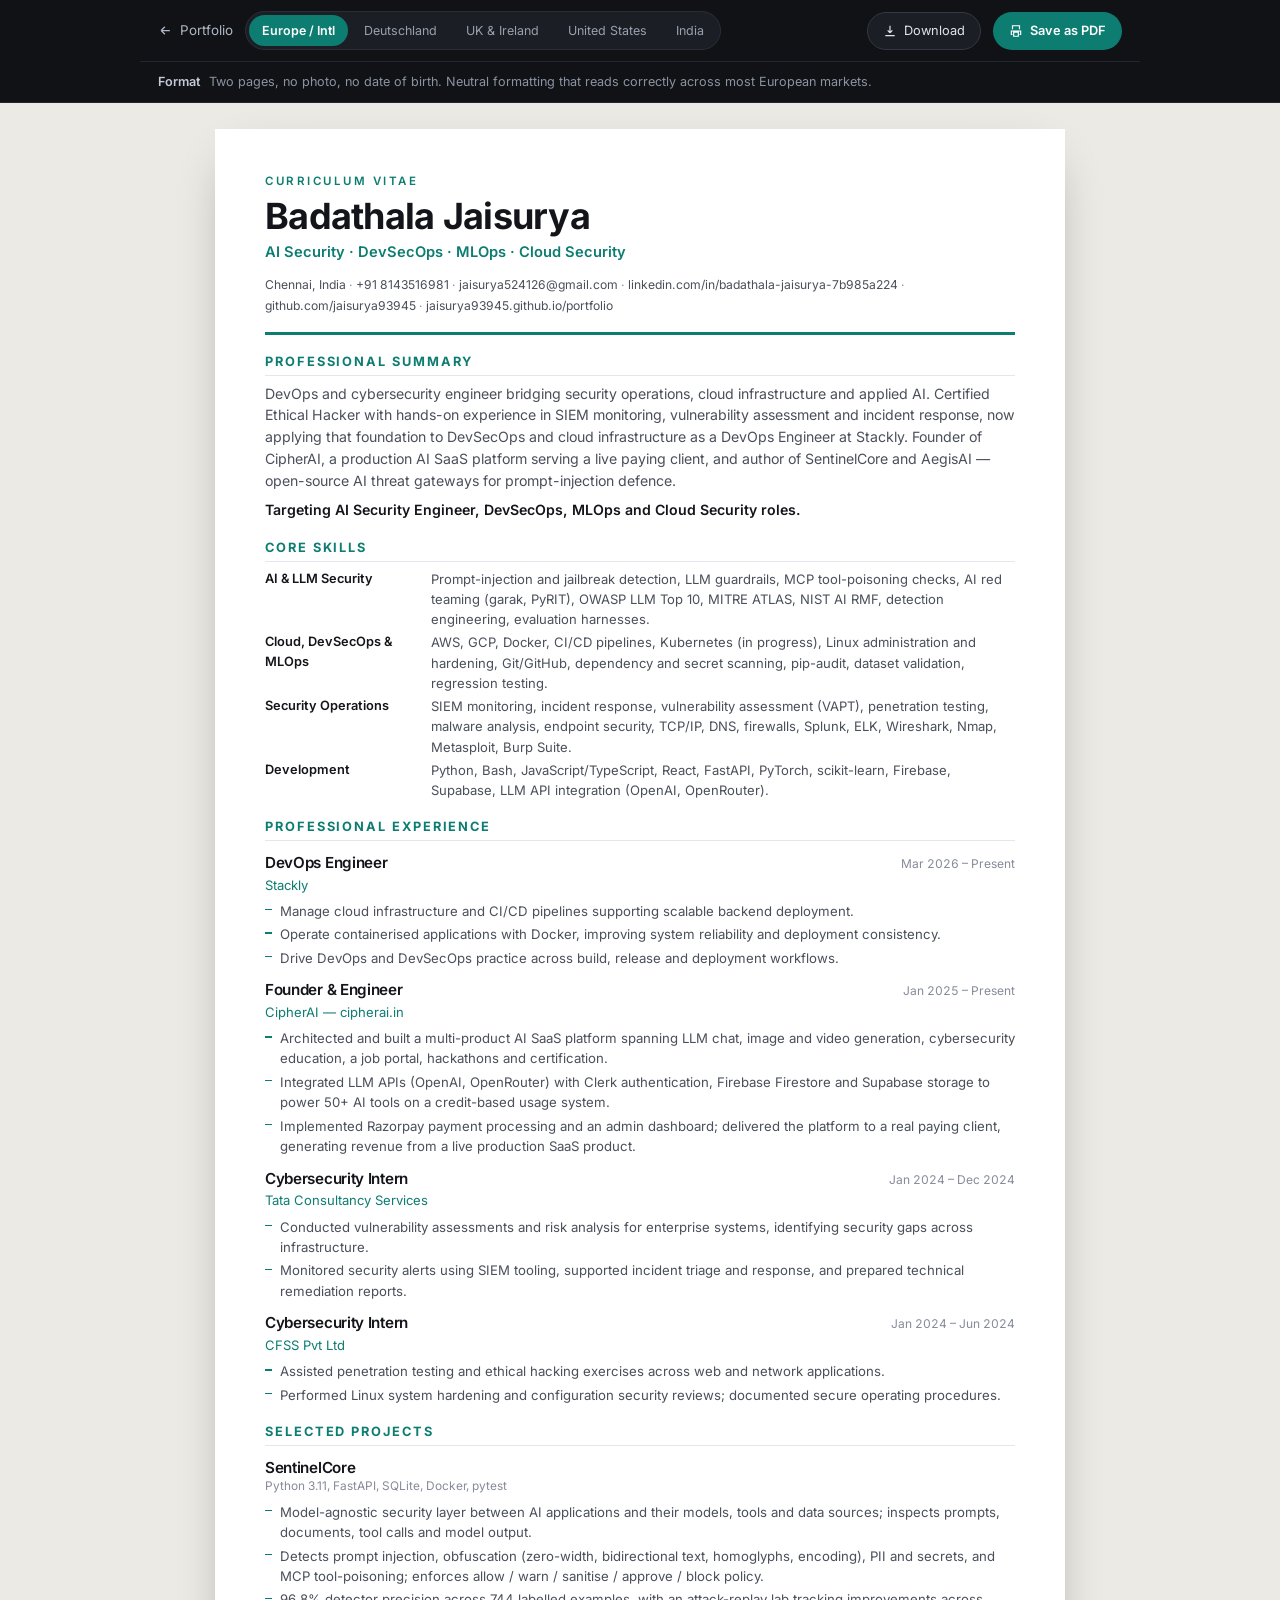
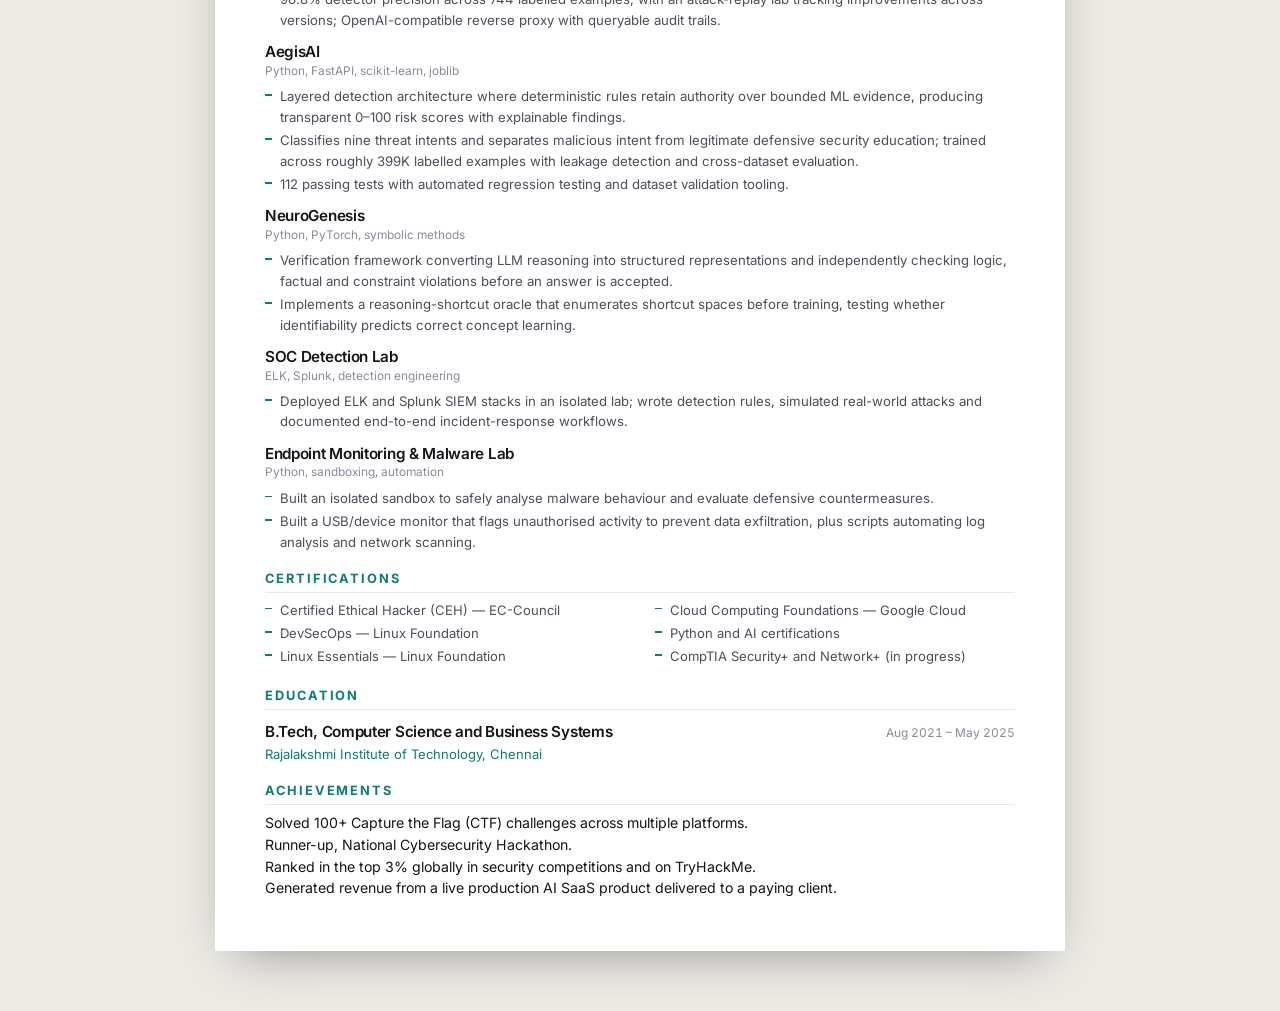
==== commit 3150fc59: "Make the resume pipeline safe to run every week Picking the newest .docx by file mtime does not work" ====
--- a/resume.html
+++ b/resume.html
@@ -7,15 +7,15 @@
 <meta name="description" content="Résumé of Badathala Jaisurya — AI Security, DevSecOps, MLOps and Cloud Security engineer. Adapts to German, UK/Irish, US, Indian and international CV conventions.">
 <meta name="robots" content="index, follow">
 <link rel="icon" href="assets/img/favicon.svg" type="image/svg+xml">
-<link rel="preconnect" href="https://fonts.googleapis.com">
-<link rel="preconnect" href="https://fonts.gstatic.com" crossorigin>
-<link rel="stylesheet" href="https://fonts.googleapis.com/css2?family=Space+Grotesk:wght@500;600;700&family=Inter:wght@400;500;600&display=swap">
+<link rel="preload" href="assets/fonts/inter-latin.woff2" as="font" type="font/woff2" crossorigin>
+<link rel="stylesheet" href="assets/css/fonts.css?v=7">
 <style>
 :root{
   --ink:#14151a; --ink-2:#4a4f5a; --ink-3:#858b98;
   --line:#e3e6ec; --acc:#0d7d72; --paper:#fff; --shell:#eceae5;
   --sans:"Inter",ui-sans-serif,system-ui,-apple-system,"Segoe UI",Roboto,sans-serif;
-  --display:"Space Grotesk",var(--sans);
+  --display:"Inter",var(--sans);
+  --mono:"JetBrains Mono",ui-monospace,SFMono-Regular,Menlo,Consolas,monospace;
 }
 *{box-sizing:border-box}
 html{-webkit-text-size-adjust:100%}
@@ -52,6 +52,7 @@
 .act.primary{background:var(--acc);border-color:transparent;color:#fff;font-weight:600}
 .opt{display:flex;align-items:center;gap:7px;font-size:.78rem;color:#98a0ae;cursor:pointer;user-select:none}
 .opt input{accent-color:var(--acc);width:14px;height:14px}
+.src{font-size:.7rem;color:#79808d;font-family:ui-monospace,SFMono-Regular,Menlo,monospace;max-width:230px;overflow:hidden;text-overflow:ellipsis;white-space:nowrap}
 
 .hint{max-width:1000px;margin:0 auto;padding:10px 18px;font-size:.79rem;color:#8b93a2;border-top:1px solid #23262e;display:flex;gap:9px;align-items:flex-start}
 .hint b{color:#c3cad6;font-weight:600}
@@ -159,6 +160,7 @@
       <input type="checkbox" id="langToggle" checked> <span>Deutsch</span>
     </label>
 
+    <span class="src mono" id="srcNote" hidden></span>
     <a class="act" id="dlBtn" href="assets/cv/Badathala-Jaisurya-CV-International.pdf" download>
       <svg viewBox="0 0 24 24" width="14" height="14" fill="none" stroke="currentColor" stroke-width="2"><path d="M12 3v12m0 0 4-4m-4 4-4-4M4 20h16"/></svg>
       <span id="dlLabel">Download</span>
@@ -387,7 +389,29 @@
   document.querySelectorAll('.seg button').forEach(function (b) {
     b.setAttribute('aria-pressed', String(b.dataset.region === region));
   });
+
+  /* Content generated from the uploaded .docx, when the deploy produced one.
+     Render immediately from the built-in copy so the page is never blank,
+     then re-render if fresher content arrives. */
   render();
+  fetch('assets/cv/resume-data.json', { cache: 'no-cache' })
+    .then(function (r) { return r.ok ? r.json() : null; })
+    .then(function (data) {
+      if (data && R.adopt(data)) {
+        render();
+        var src = document.getElementById('srcNote');
+        if (src && CV.source) {
+          var bits = [];
+          if (CV.source.updated) bits.push('updated ' + CV.source.updated);
+          bits.push(CV.source.file);
+          if (!CV.source.germanUploaded) bits.push('German headings, English body');
+          src.hidden = false;
+          src.textContent = bits.join(' \u00b7 ');
+          src.title = 'Built from ' + CV.source.file;
+        }
+      }
+    })
+    .catch(function () { /* keep the built-in content */ });
 });
 </script>
 </body>
--- a/assets/css/fonts.css
+++ b/assets/css/fonts.css
@@ -0,0 +1,45 @@
+/* Self-hosted variable webfonts, served from this origin so that no
+   visitor IP reaches a third-party CDN - a GDPR requirement in the EU
+   markets this site targets (LG Muenchen I, 3 O 17493/20).
+   Subsets: latin, latin-ext. One file per subset covers every weight.
+   Inter and JetBrains Mono are both SIL Open Font License 1.1. */
+
+/* Inter 400 700 latin-ext */
+@font-face {
+  font-family: 'Inter';
+  font-style: normal;
+  font-weight: 400 700;
+  font-display: swap;
+  src: url(../fonts/inter-latin-ext.woff2) format('woff2');
+  unicode-range: U+0100-02BA, U+02BD-02C5, U+02C7-02CC, U+02CE-02D7, U+02DD-02FF, U+0304, U+0308, U+0329, U+1D00-1DBF, U+1E00-1E9F, U+1EF2-1EFF, U+2020, U+20A0-20AB, U+20AD-20C0, U+2113, U+2C60-2C7F, U+A720-A7FF;
+  }
+
+/* Inter 400 700 latin */
+@font-face {
+  font-family: 'Inter';
+  font-style: normal;
+  font-weight: 400 700;
+  font-display: swap;
+  src: url(../fonts/inter-latin.woff2) format('woff2');
+  unicode-range: U+0000-00FF, U+0131, U+0152-0153, U+02BB-02BC, U+02C6, U+02DA, U+02DC, U+0304, U+0308, U+0329, U+2000-206F, U+20AC, U+2122, U+2191, U+2193, U+2212, U+2215, U+FEFF, U+FFFD;
+  }
+
+/* JetBrains Mono 400 600 latin-ext */
+@font-face {
+  font-family: 'JetBrains Mono';
+  font-style: normal;
+  font-weight: 400 600;
+  font-display: swap;
+  src: url(../fonts/jetbrains-mono-latin-ext.woff2) format('woff2');
+  unicode-range: U+0100-02BA, U+02BD-02C5, U+02C7-02CC, U+02CE-02D7, U+02DD-02FF, U+0304, U+0308, U+0329, U+1D00-1DBF, U+1E00-1E9F, U+1EF2-1EFF, U+2020, U+20A0-20AB, U+20AD-20C0, U+2113, U+2C60-2C7F, U+A720-A7FF;
+  }
+
+/* JetBrains Mono 400 600 latin */
+@font-face {
+  font-family: 'JetBrains Mono';
+  font-style: normal;
+  font-weight: 400 600;
+  font-display: swap;
+  src: url(../fonts/jetbrains-mono-latin.woff2) format('woff2');
+  unicode-range: U+0000-00FF, U+0131, U+0152-0153, U+02BB-02BC, U+02C6, U+02DA, U+02DC, U+0304, U+0308, U+0329, U+2000-206F, U+20AC, U+2122, U+2191, U+2193, U+2212, U+2215, U+FEFF, U+FFFD;
+  }
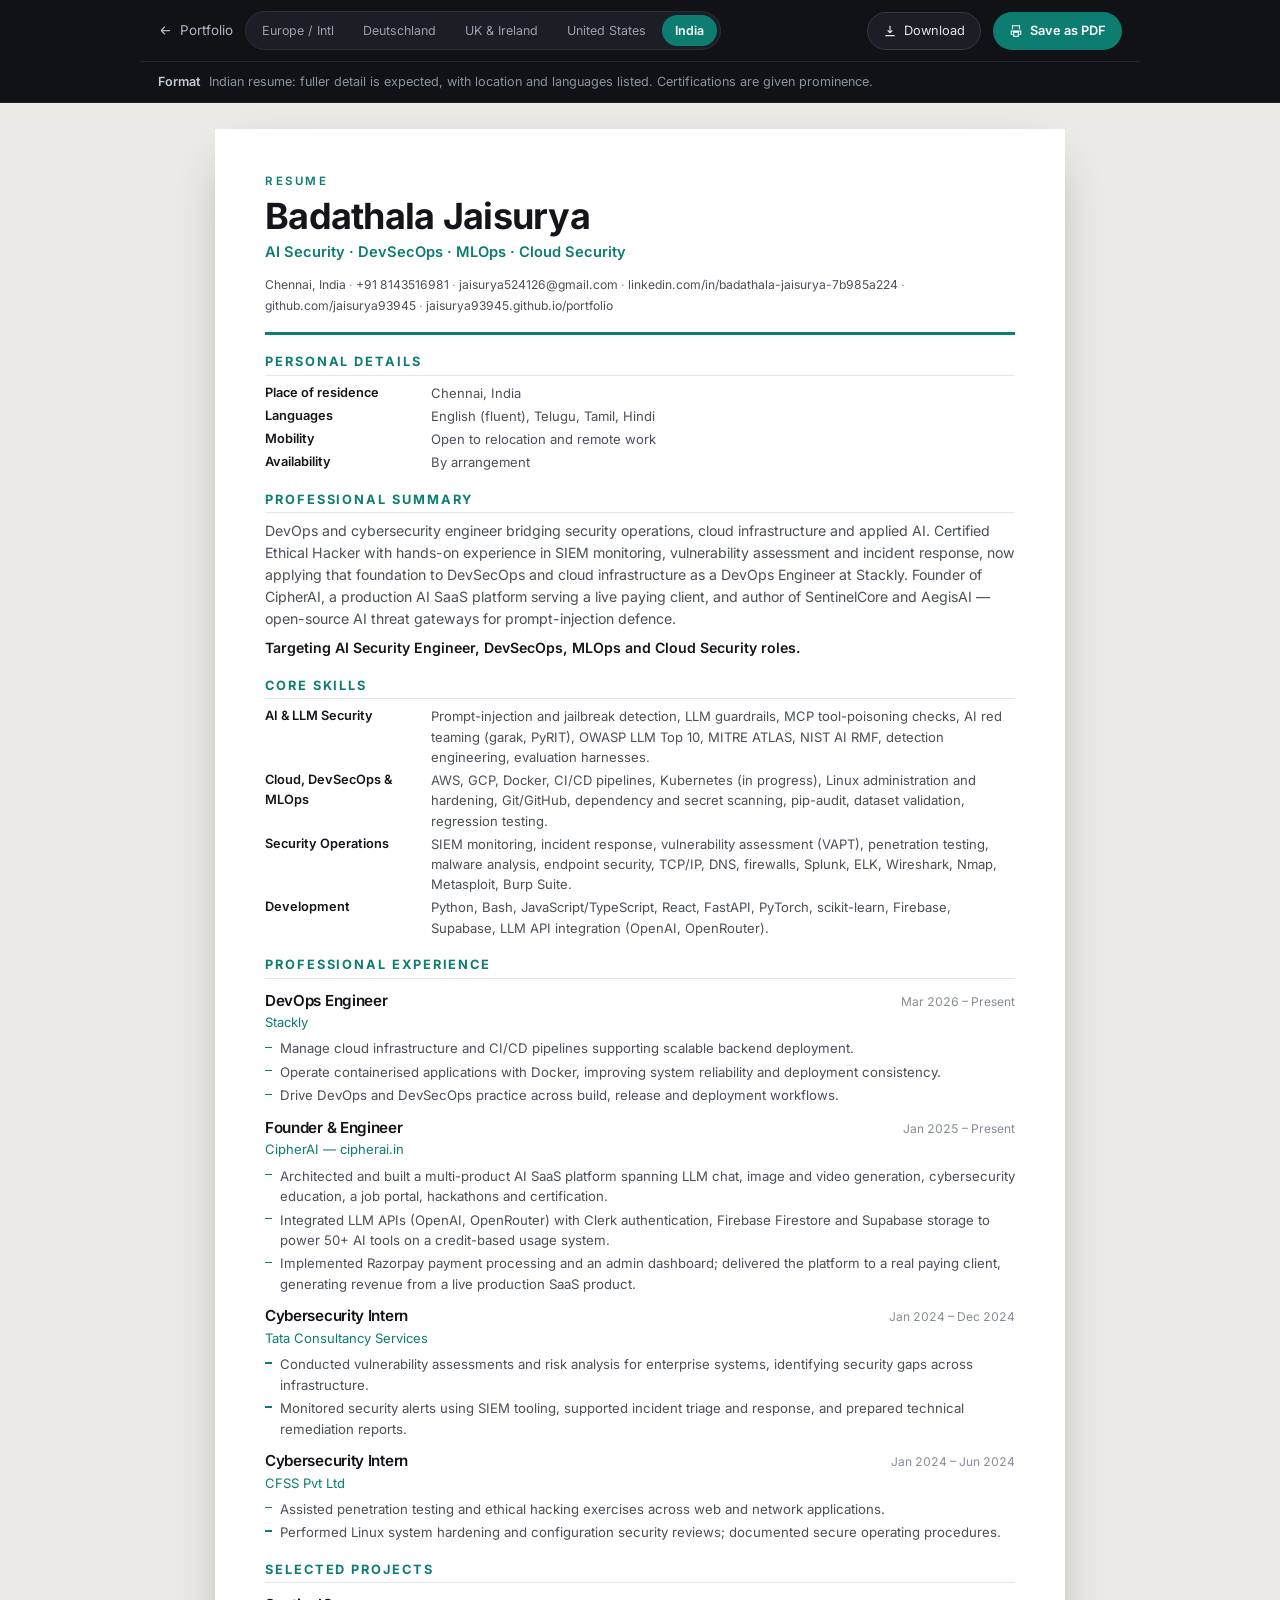
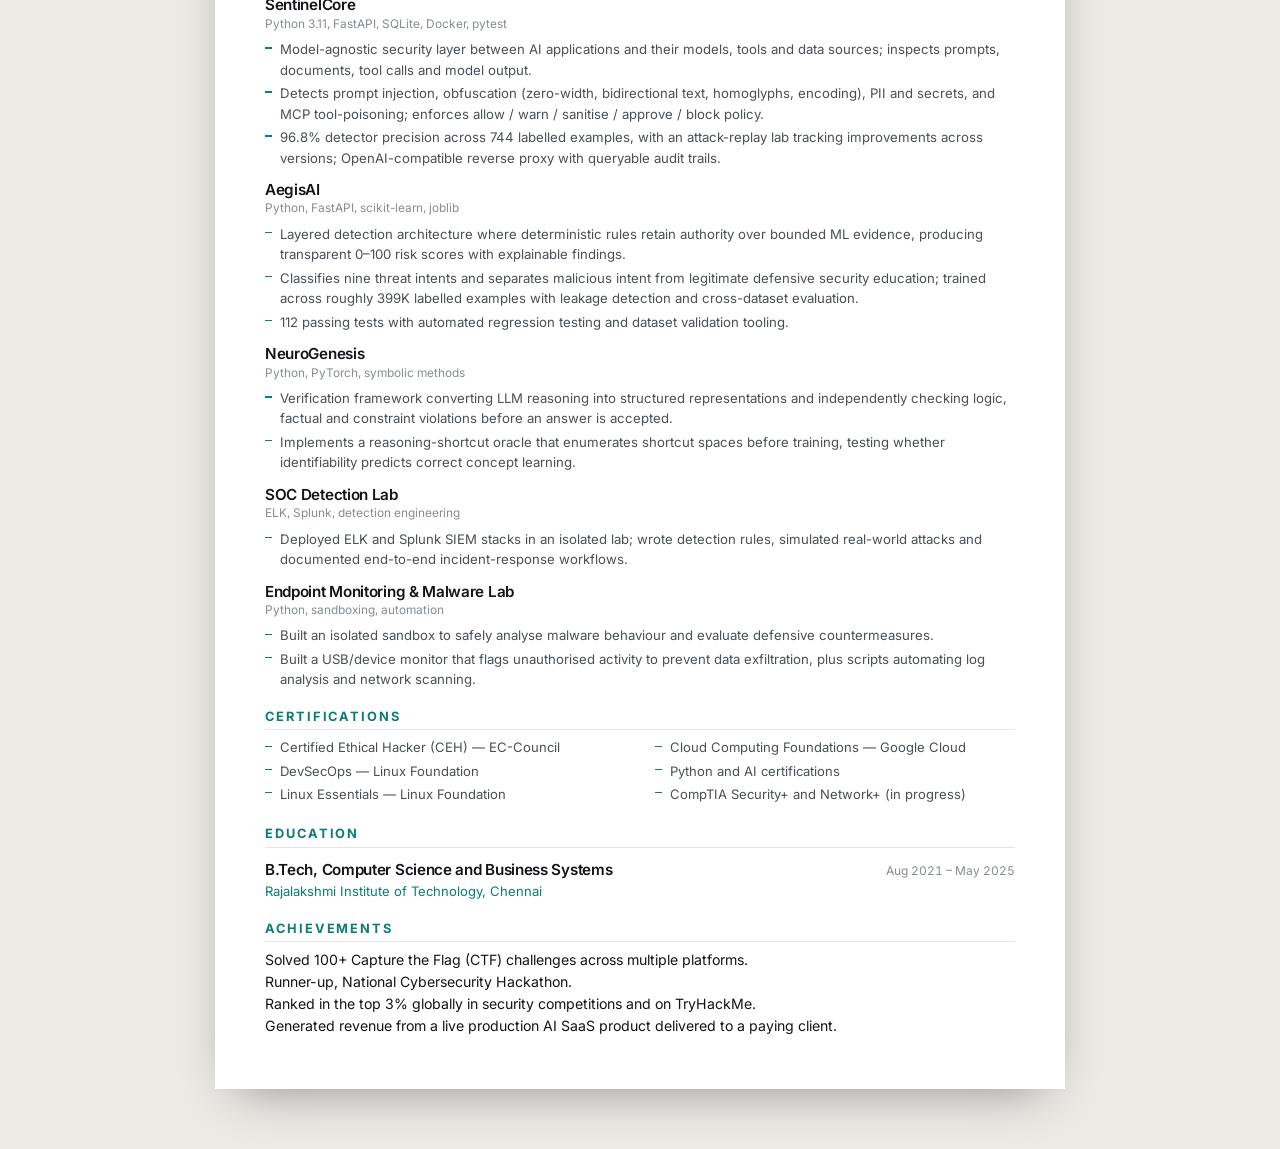
==== commit c0af7da2: "Rebuild the design: no boxes, colour that moves, display type Every tile border is gone. Work is row" ====
--- a/resume.html
+++ b/resume.html
@@ -1,5 +1,5 @@
 <!DOCTYPE html>
-<html lang="en" data-region="int">
+<html lang="en" data-region="in">
 <head>
 <meta charset="utf-8">
 <meta name="viewport" content="width=device-width, initial-scale=1">
@@ -27,6 +27,25 @@
 [hidden]{display:none!important}
 :focus-visible{outline:2px solid var(--acc);outline-offset:2px;border-radius:4px}
 
+/* ---------- uploaded résumé, shown verbatim ---------- */
+#origWrap{max-width:900px;margin:0 auto;padding:20px var(--pad,16px) 60px}
+#origFrame{width:100%;height:min(82vh,1150px);border:1px solid var(--line);
+           border-radius:6px;background:var(--paper);display:block}
+.orig-fallback{margin:18px 0 0;padding:18px;border:1px solid var(--line);border-radius:6px;
+               background:var(--paper);font-size:.92rem;color:var(--ink-2)}
+html[data-region="orig"] #sheet,html[data-region="orig"] .hint{display:none}
+html:not([data-region="orig"]) #origWrap{display:none}
+
+/* ---------- certificate images ---------- */
+.cert-shots{display:grid;grid-template-columns:repeat(auto-fill,minmax(210px,1fr));
+            gap:12px;margin-top:10px}
+.cert-shots a{display:block;border:1px solid var(--line);border-radius:6px;overflow:hidden;
+              background:var(--paper);transition:border-color .2s}
+.cert-shots a:hover{border-color:var(--acc)}
+.cert-shots img{display:block;width:100%;height:132px;object-fit:cover;background:var(--shell)}
+.cert-shots figcaption{padding:8px 10px;font-size:.76rem;color:var(--ink-2);line-height:1.35}
+@media print{.cert-shots img{height:auto}}
+
 /* ---------- toolbar ---------- */
 .bar{
   position:sticky;top:0;z-index:20;background:#101216;color:#e9ecf2;
@@ -144,11 +163,12 @@
     </a>
 
     <div class="seg" role="group" aria-label="CV format by country">
-      <button data-region="int" aria-pressed="true">Europe / Intl</button>
+      <button data-region="orig" id="origBtn" aria-pressed="false" hidden>Original</button>
+      <button data-region="int" aria-pressed="false">Europe / Intl</button>
       <button data-region="de" aria-pressed="false">Deutschland</button>
       <button data-region="uk" aria-pressed="false">UK &amp; Ireland</button>
       <button data-region="us" aria-pressed="false">United States</button>
-      <button data-region="in" aria-pressed="false">India</button>
+      <button data-region="in" aria-pressed="true">India</button>
     </div>
 
     <span class="grow"></span>
@@ -175,6 +195,11 @@
 
 <main class="sheet" id="sheet" aria-live="polite"></main>
 
+<section id="origWrap" hidden aria-label="Résumé as uploaded">
+  <iframe id="origFrame" title="Résumé as uploaded" loading="lazy"></iframe>
+  <p id="origFallback" class="orig-fallback" hidden></p>
+</section>
+
 <script src="assets/js/resume.js" defer></script>
 <script defer>
 document.addEventListener('DOMContentLoaded', function () {
@@ -190,11 +215,13 @@
   var langToggle = document.getElementById('langToggle');
 
   var photoToken = 0;
+  var ORIGINAL = null;   // the résumé uploaded to be shown verbatim
+  var CERTS = [];        // uploaded certificate images
   var region = new URLSearchParams(location.search).get('region');
   if (!REGIONS[region]) {
     try { region = localStorage.getItem('cvRegion'); } catch (e) {}
   }
-  if (!REGIONS[region]) region = 'int';
+  if (region !== 'orig' && !REGIONS[region]) region = 'in';   // India is the default
 
   var PDFS = {
     int: 'Badathala-Jaisurya-CV-International.pdf',
@@ -228,7 +255,64 @@
     return ul;
   }
 
+  /* The Original view is the uploaded file itself, so there is nothing to
+     lay out: swap the document for the frame and point Download at it. */
+  function applyRegion(r) {
+    document.documentElement.setAttribute('data-region', r);
+    var wrap = document.getElementById('origWrap');
+    var dl = document.getElementById('dlBtn');
+    var lbl = document.getElementById('dlLabel');
+    if (r === 'orig' && ORIGINAL) {
+      if (wrap) wrap.hidden = false;
+      if (dl) {
+        dl.setAttribute('href', 'assets/cv/' + encodeURIComponent(ORIGINAL.file));
+        dl.setAttribute('download', ORIGINAL.name);
+      }
+      if (lbl) lbl.textContent = 'Download original';
+      var pb = document.getElementById('printBtn');
+      if (pb) pb.hidden = true;
+      var note = document.getElementById('regionNote');
+      if (note) note.textContent = ORIGINAL.name + ' — shown exactly as uploaded.';
+      return true;
+    }
+    if (wrap) wrap.hidden = true;
+    if (dl) dl.removeAttribute('download');
+    var pb2 = document.getElementById('printBtn');
+    if (pb2) pb2.hidden = false;
+    return false;
+  }
+
+  function renderCertShots(certs) {
+    var host = document.getElementById('certShots');
+    if (!host) return;
+    host.textContent = '';
+    certs.forEach(function (c) {
+      var src = 'assets/img/certs/' + encodeURIComponent(c.file);
+      var fig = document.createElement('figure');
+      var a = document.createElement('a');
+      a.href = src; a.target = '_blank'; a.rel = 'noopener noreferrer';
+      if (c.type === 'application/pdf') {
+        var box = document.createElement('div');
+        box.className = 'cert-pdf';
+        box.textContent = 'PDF';
+        a.appendChild(box);
+      } else {
+        var img = document.createElement('img');
+        img.src = src; img.alt = c.caption; img.loading = 'lazy'; img.decoding = 'async';
+        a.appendChild(img);
+      }
+      var cap = document.createElement('figcaption');
+      cap.textContent = c.caption;
+      a.appendChild(cap);
+      fig.appendChild(a);
+      host.appendChild(fig);
+    });
+    host.hidden = false;
+  }
+
   function render() {
+    if (region === 'orig' && ORIGINAL) { applyRegion('orig'); return; }
+    applyRegion(region);
     var cfg = REGIONS[region];
     var lang = (region === 'de' && langToggle.checked) ? 'de' : 'en';
     var L = LABELS[lang];
@@ -331,6 +415,13 @@
       } else if (key === 'certs') {
         sheet.appendChild(el('h2', 'sec', L.certs));
         sheet.appendChild(bulletList(pick(CV.certs, lang), 'cols'));
+        /* Uploaded certificate images sit under the text list, so the CV
+           still reads correctly when none have been added. */
+        var shots = el('div', 'cert-shots');
+        shots.id = 'certShots';
+        shots.hidden = true;
+        sheet.appendChild(shots);
+        if (CERTS.length) renderCertShots(CERTS);
 
       } else if (key === 'education') {
         sheet.appendChild(el('h2', 'sec', L.education));
@@ -370,6 +461,7 @@
   document.querySelectorAll('.seg button').forEach(function (b) {
     b.addEventListener('click', function () {
       region = b.dataset.region;
+      if (region !== 'orig' && !REGIONS[region]) region = 'in';
       document.querySelectorAll('.seg button').forEach(function (o) {
         o.setAttribute('aria-pressed', String(o === b));
       });
@@ -394,6 +486,35 @@
      Render immediately from the built-in copy so the page is never blank,
      then re-render if fresher content arrives. */
   render();
+  /* Files uploaded by hand: a résumé to show exactly as supplied, and
+     certificate images. Both are optional; absent, the page is unchanged. */
+  fetch('assets/cv/uploads.json', { cache: 'no-cache' })
+    .then(function (r) { return r.ok ? r.json() : null; })
+    .then(function (up) {
+      if (!up) return;
+      var orig = up.resume;
+      if (orig) {
+        var btn = document.getElementById('origBtn');
+        var frame = document.getElementById('origFrame');
+        var fb = document.getElementById('origFallback');
+        if (btn) btn.hidden = false;
+        if (orig.inline && frame) {
+          /* view is the renderable copy - the PDF itself, or a PDF/HTML
+             rendering of a .docx - while file stays the real upload for
+             Download. */
+          frame.src = 'assets/cv/' + encodeURIComponent(orig.view || orig.file);
+        } else if (fb) {
+          if (frame) frame.hidden = true;
+          fb.hidden = false;
+          fb.textContent = orig.name + ' cannot be shown in the browser. Use Download to open it.';
+        }
+        ORIGINAL = orig;
+        if (region === 'orig') applyRegion('orig');
+      }
+      if (up.certs && up.certs.length) { CERTS = up.certs; renderCertShots(CERTS); }
+    })
+    .catch(function () { /* uploads are optional */ });
+
   fetch('assets/cv/resume-data.json', { cache: 'no-cache' })
     .then(function (r) { return r.ok ? r.json() : null; })
     .then(function (data) {
--- a/assets/css/fonts.css
+++ b/assets/css/fonts.css
@@ -2,7 +2,31 @@
    visitor IP reaches a third-party CDN - a GDPR requirement in the EU
    markets this site targets (LG Muenchen I, 3 O 17493/20).
    Subsets: latin, latin-ext. One file per subset covers every weight.
-   Inter and JetBrains Mono are both SIL Open Font License 1.1. */
+   Inter and JetBrains Mono are both SIL Open Font License 1.1.
+
+   Generated by scripts/fetch-fonts.py - do not edit by hand. */
+
+/* Bricolage Grotesque 200 800 latin-ext */
+@font-face {
+  font-family: 'Bricolage Grotesque';
+  font-style: normal;
+  font-weight: 200 800;
+  font-stretch: 100%;
+  font-display: swap;
+  src: url(../fonts/bricolage-grotesque-latin-ext.woff2) format('woff2');
+  unicode-range: U+0100-02BA, U+02BD-02C5, U+02C7-02CC, U+02CE-02D7, U+02DD-02FF, U+0304, U+0308, U+0329, U+1D00-1DBF, U+1E00-1E9F, U+1EF2-1EFF, U+2020, U+20A0-20AB, U+20AD-20C0, U+2113, U+2C60-2C7F, U+A720-A7FF;
+  }
+
+/* Bricolage Grotesque 200 800 latin */
+@font-face {
+  font-family: 'Bricolage Grotesque';
+  font-style: normal;
+  font-weight: 200 800;
+  font-stretch: 100%;
+  font-display: swap;
+  src: url(../fonts/bricolage-grotesque-latin.woff2) format('woff2');
+  unicode-range: U+0000-00FF, U+0131, U+0152-0153, U+02BB-02BC, U+02C6, U+02DA, U+02DC, U+0304, U+0308, U+0329, U+2000-206F, U+20AC, U+2122, U+2191, U+2193, U+2212, U+2215, U+FEFF, U+FFFD;
+  }
 
 /* Inter 400 700 latin-ext */
 @font-face {
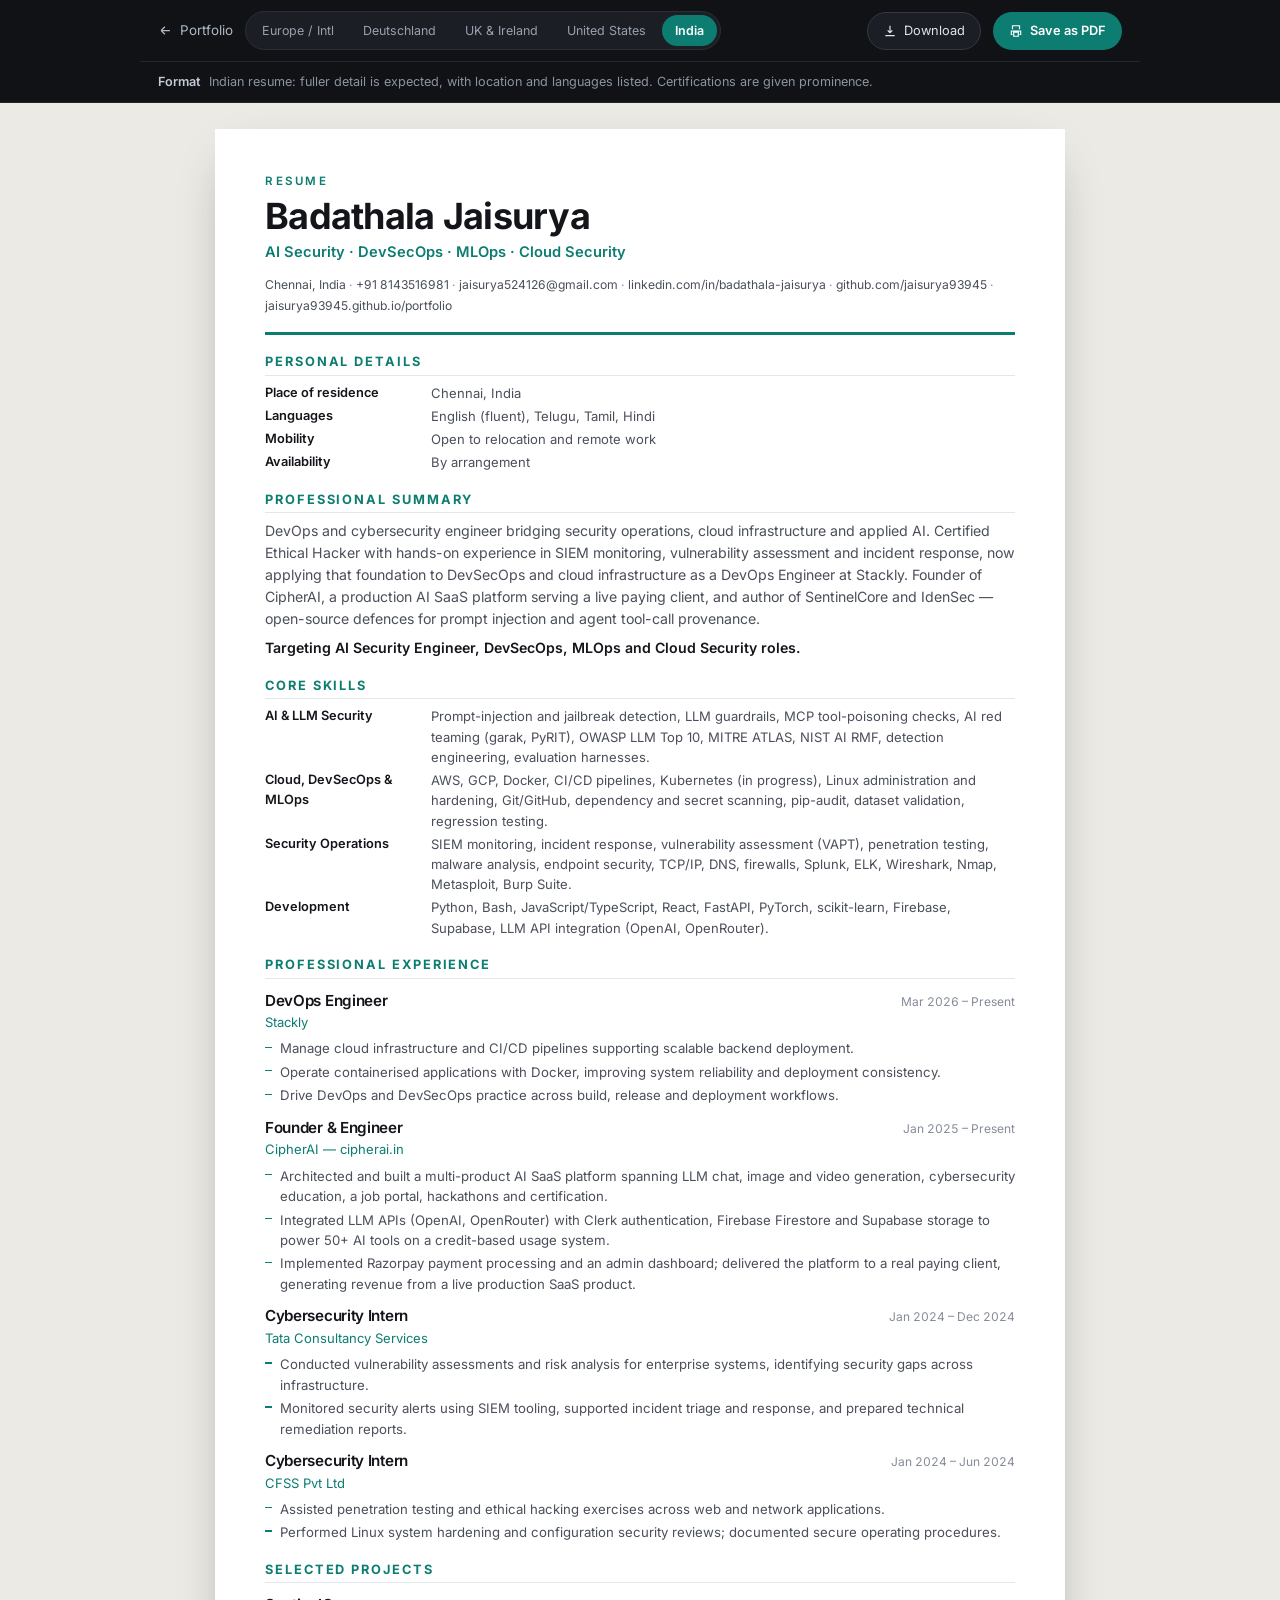
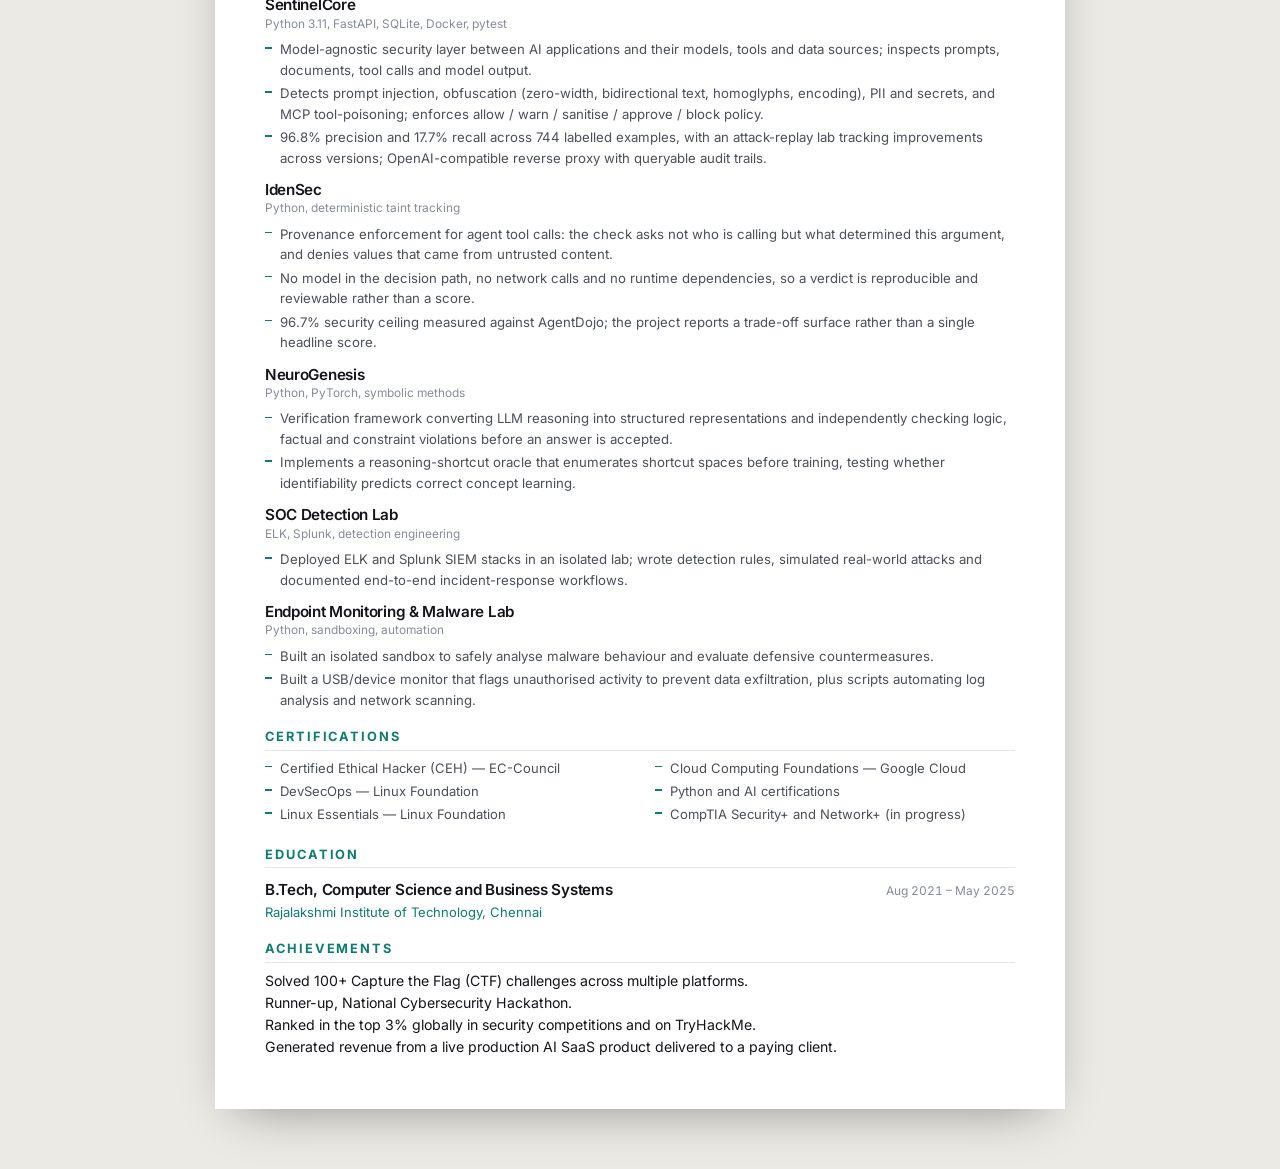
==== commit 78955c48: "Fix four defects found in a full audit: favicon, Escape, JSON-LD, dead keys A sweep of every file ty" ====
--- a/resume.html
+++ b/resume.html
@@ -6,7 +6,10 @@
 <title>Résumé — Badathala Jaisurya</title>
 <meta name="description" content="Résumé of Badathala Jaisurya — AI Security, DevSecOps, MLOps and Cloud Security engineer. Adapts to German, UK/Irish, US, Indian and international CV conventions.">
 <meta name="robots" content="index, follow">
-<link rel="icon" href="assets/img/favicon.svg" type="image/svg+xml">
+<link rel="icon" href="assets/img/favicon-32.png" sizes="32x32" type="image/png">
+<link rel="icon" href="assets/img/favicon-16.png" sizes="16x16" type="image/png">
+<link rel="icon" href="assets/img/favicon-48.png" sizes="48x48" type="image/png">
+<link rel="apple-touch-icon" href="assets/img/apple-touch-icon.png">
 <link rel="preload" href="assets/fonts/inter-latin.woff2" as="font" type="font/woff2" crossorigin>
 <link rel="stylesheet" href="assets/css/fonts.css?v=7">
 <style>
